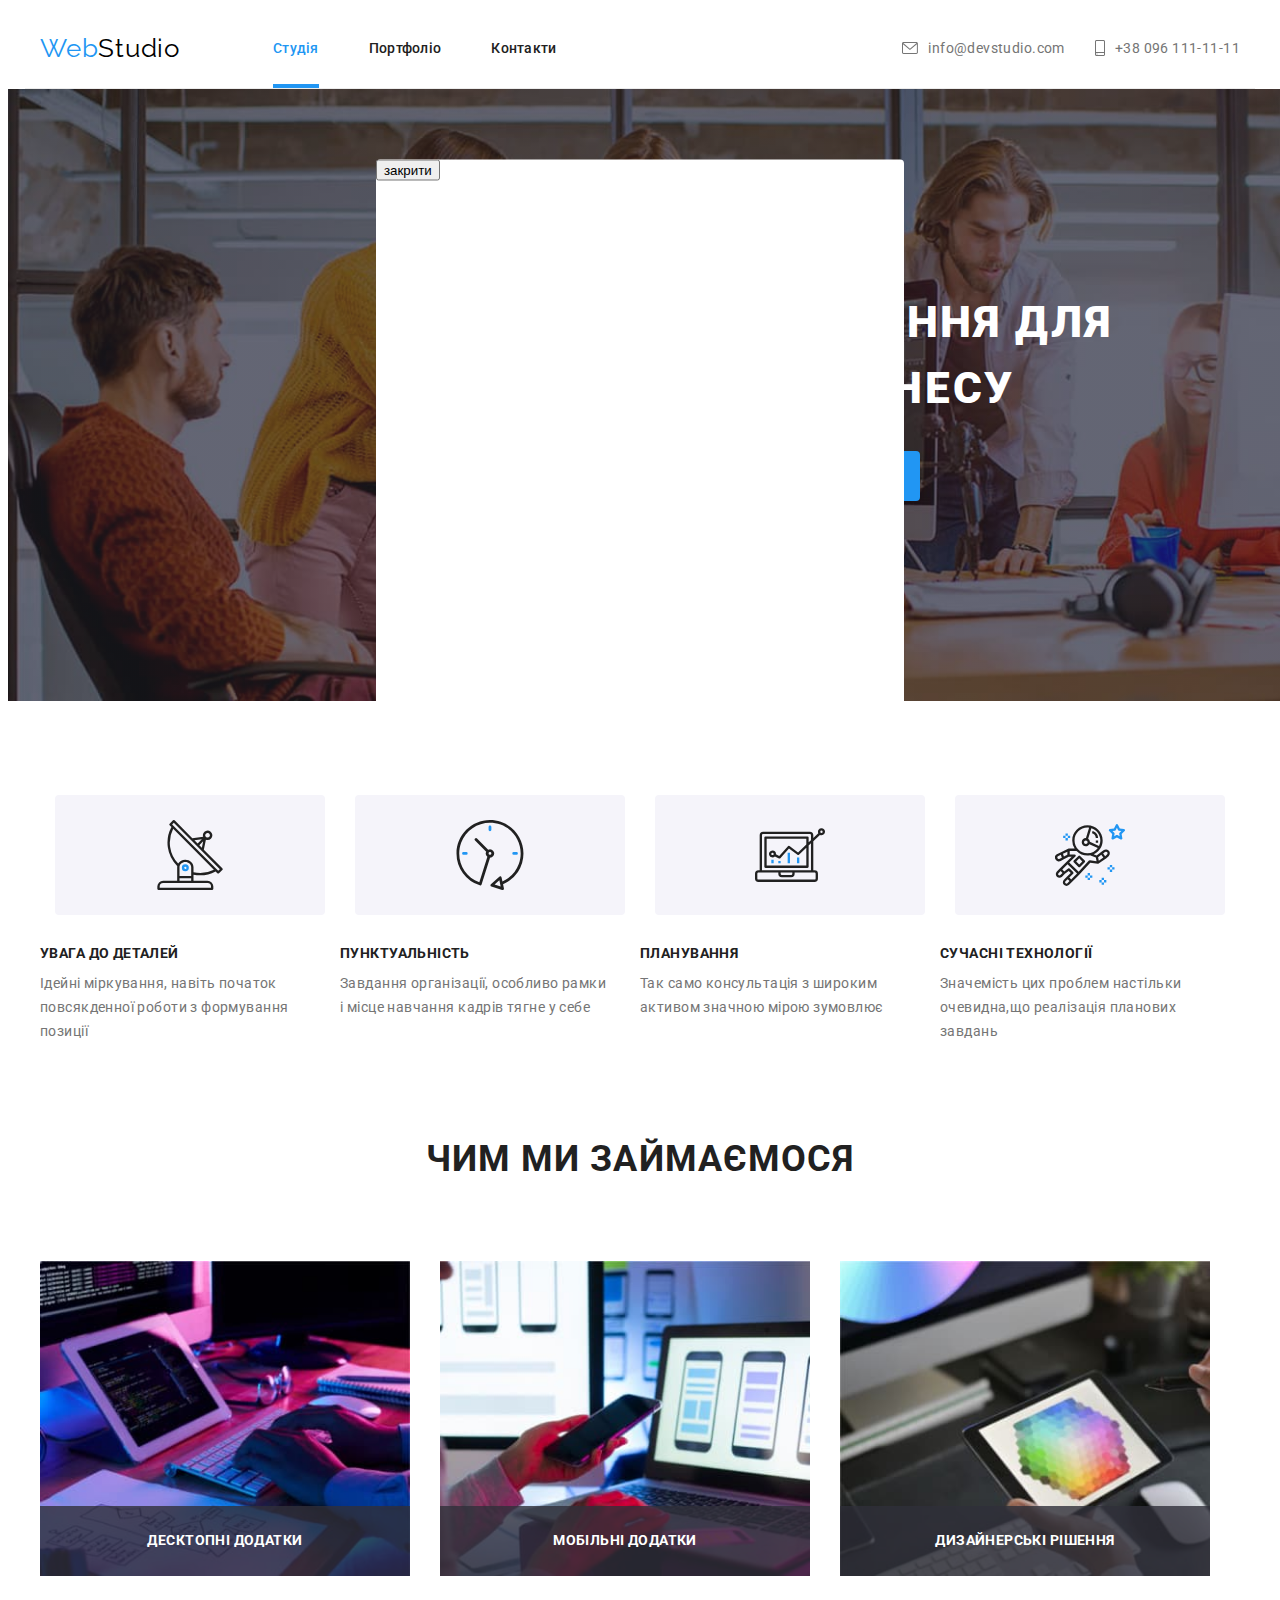
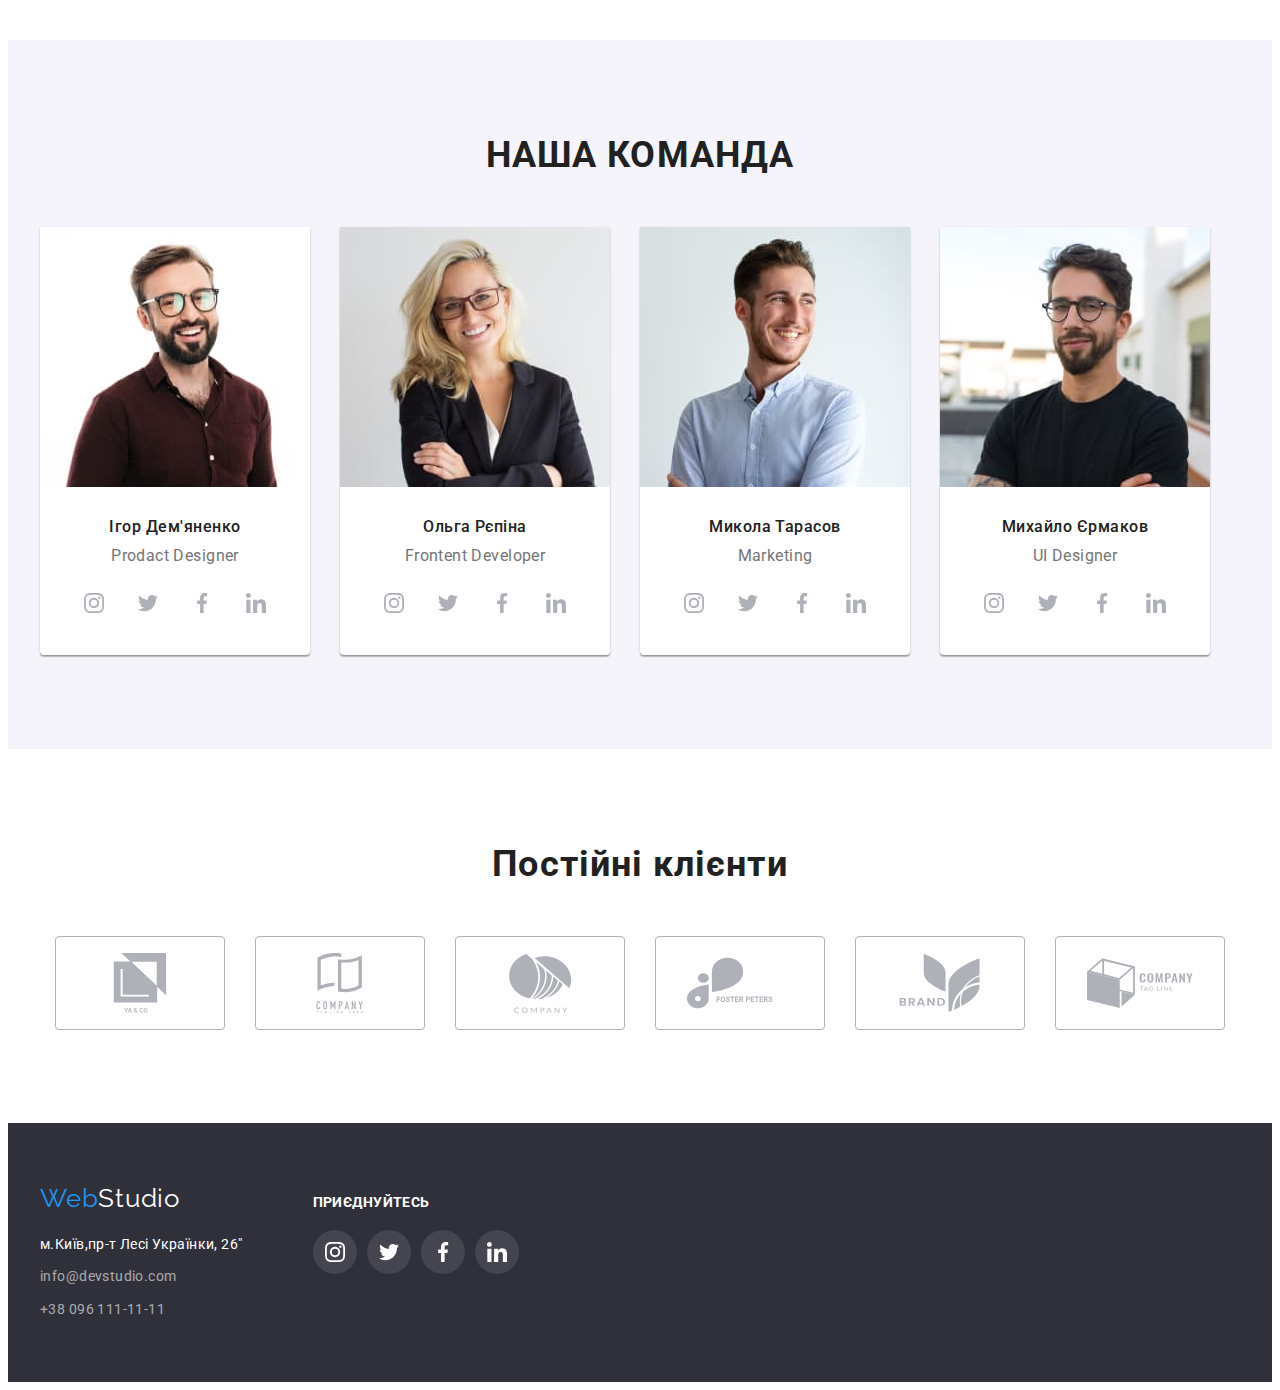
==== index.html @ 492ab663 "5" ====
<!DOCTYPE html>
<html lang="en">
  <head>
    <meta charset="UTF-8" >
    <meta http-equiv="X-UA-Compatible" content="IE=edge" >
    <meta name="viewport" content="width=device-width, initial-scale=1.0" >
    <title>Document</title>
<link rel="preconnect" href="https://fonts.googleapis.com">
<link rel="preconnect" href="https://fonts.gstatic.com" crossorigin>
<link href="https://fonts.googleapis.com/css2?family=Raleway:wght@700&family=Roboto:wght@400;500;700;900&display=swap"
  rel="stylesheet">
  <link rel="stylesheet" href="https://cdnjs.cloudflare.com/ajax/libs/modern-normalize/1.1.0/modern-normalize.min.css" integrity="sha512-wpPYUAdjBVSE4KJnH1VR1HeZfpl1ub8YT/NKx4PuQ5NmX2tKuGu6U/JRp5y+Y8XG2tV+wKQpNHVUX03MfMFn9Q==" crossorigin="anonymous" referrerpolicy="no-referrer" />
    <link rel="stylesheet" href="css/styles.css">
  </head>
  <body>
    <header>
      <div class="container start">
      <nav class="site-nav">
        <a class="logo" href="./index.html" rel="home">Web<span>Studio</span></a>
        <ul class="menu">
          <li class="iten">
            <a class="page text" href="./index.html">Студія</a>
          </li>
          <li class="iten" >
            <a class="page" href="./portfolio.html">Портфоліо</a>
          </li>
          <li class="iten">
            <a class="page" href="./">Контакти</a>
          </li>
        </ul>
     
    </nav>
    <ul class="cont">
       
      <li class="contacts">
       
         <a class="mail" href="mailto:info@devstudio.com">
          <svg class="contact-icon" width="16" height="12">
            <use href="./images/icons.svg#icon-envelope-hover"></use>
           </svg>
          info@devstudio.com</a>
       
    </li>

      <li class="contacts">
       
         <a class="tel" href="tel:+380961111111">
          <svg class="contact-icon" width="10" height="16">
            <use href="./images/icons.svg#icon-smartphone"></use>
           </svg>
          +38 096 111-11-11</a>
     
      </li>

    </ul>
  </div>
    </header>
    <main>
      <div class="bunner">
      <section class="section hero">
        <div class="container">
        <h1 class="hero-title">ЕФЕКТИВНІ РІШЕННЯ ДЛЯ ВАШОГО БІЗНЕСУ</h1>
        <button data-modal-open class="button" type="button">
          Замовити послугу
        </button>
        </div>
      </section>
      </div>
      <section class="section">
        <div class="container">
        <h2 class="visually-hidden">НАШІ ПЕРЕВАГИ</h2>
        <ul class="details">
          <li class="details-item">
           <div class="details-link">
          <svg class="details-icon" width="70" height="70">
            <use href="./images/icons.svg#icon-antenna-1"></use>
           </svg>
          </div>
         
        </li>
        <li class="details-item">
          <div class="details-link">
         <svg class="details-icon" width="70" height="70">
           <use href="./images/icons.svg#icon-clock-1"></use>
          </svg>
          </div>
       </li>
       <li class="details-item">
        <div class="details-link">
       <svg class="details-icon" width="70" height="70">
         <use href="./images/icons.svg#icon-diagram-1"></use>
        </svg>
        </div>
     </li>
     <li class="details-item">
      <div class="details-link">
     <svg class="details-icon" width="70" height="70">
       <use href="./images/icons.svg#icon-astronaut-1"></use>
      </svg>
      </div>
   </li>
        </ul>
        <ul class="work-list">
          <li class="feature"> 
            <h3 class="title" >УВАГА ДО ДЕТАЛЕЙ</h3>
            <p class="essence">
              Ідейні міркування, навіть початок повсякденної роботи з формування
              позиції
            </p>
          </li>
          <li class="feature">
            <h3 class="title">ПУНКТУАЛЬНІСТЬ</h3>
            <p class="essence" >
              Завдання організації, особливо рамки і місце навчання кадрів тягне
              у себе
            </p>
          </li>
          <li class="feature">
            <h3 class="title">ПЛАНУВАННЯ</h3>
            <p class="essence" >
              Так само консультація з широким активом значною мірою зумовлює
            </p>
          </li>
          <li class="feature">
            <h3 class="title" >СУЧАСНІ ТЕХНОЛОГІЇ</h3>
            <p class="essence">
              Значемість цих проблем настільки очевидна,що реалізація планових
              завдань
            </p>
          </li>
        </ul>
        </div>
      </section>
      <section class="section works">
        <div class="container">
        <h2 class="skills">ЧИМ МИ ЗАЙМАЄМОСЯ</h2>
        <ul class="foto">
          <li class="foto-img"><img src="./images/box1.jpg" alt="Розробка" width="370" height="294">
         <div class="applications">
            <h3 class="application">ДЕСКТОПНІ ДОДАТКИ</h3>
          </div>
          </li>
          <li class="foto-img"><img src="./images/box2.jpg" alt="Дизайн" width="370" height="294">
            <div class="applications">
            <h3 class="application">МОБІЛЬНІ ДОДАТКИ</h3>
        </div>
          </li>
          <li class="foto-img"><img src="./images/box3.jpg" alt="Аналітика" width="370" height="294">
          <div class="applications">
            <h3 class="application">ДИЗАЙНЕРСЬКІ РІШЕННЯ</h3>
        </div>
          </li>
        </ul>
        </div>
      </section>
      <section class="section teams">
        <div class="container">
        <h2  class="specialists">НАША КОМАНДА</h2>
        <ul class="group">
          <li class="team">
            <img class="team-picture" src="./images/team1.jpg" alt="Спеціаліст №1" width="270" height="260">
            <h3 class="name">Ігор Дем'яненко</h3>
            <p class="activity">Prodact Designer</p>
            <ul class="socials">
              <li class="socials-item">
               <a class="socials-link" href="http://instagram.com" target="_blank" rel="noopener noreferrer">
              <svg class="socials-icon" width="20" height="20">
                <use href="./images/icons.svg#icon-instagram"></use>
               </svg>
               </a>
              </li>
              <li class="socials-item">
                <a class="socials-link" href="http://instagram.com" target="_blank" rel="noopener noreferrer">
               <svg class="socials-icon" width="20" height="20">
                 <use href="./images/icons.svg#icon-twitter"></use>
                </svg>
                </a>
               </li>
               <li class="socials-item">
                <a class="socials-link" href="http://instagram.com" target="_blank" rel="noopener noreferrer">
               <svg class="socials-icon" width="20" height="20">
                 <use href="./images/icons.svg#icon-facebook"></use>
                </svg>
                </a>
               </li>
               <li class="socials-item">
                <a class="socials-link" href="http://instagram.com" target="_blank" rel="noopener noreferrer">
               <svg class="socials-icon" width="20" height="20">
                 <use href="./images/icons.svg#icon-linkedin"></use>
                </svg>
                </a>
               </li>
        </ul>
          <li class="team">
            <img class="team-picture" src="./images/team2.jpg" alt="Спеціаліст №2" width="270" height="260">
            <h3 class="name">Ольга Рєпіна</h3>
            <p class="activity">Frontent Developer</p>
            <ul class="socials">
              <li class="socials-item">
                
              
               <a class="socials-link" href="http://instagram.com" target="_blank" rel="noopener noreferrer">
              <svg class="socials-icon" width="20" height="20">
                <use href="./images/icons.svg#icon-instagram"></use>
               </svg>
               </a>
            </li>
              
              <li class="socials-item">
              
                <a class="socials-link" href="http://instagram.com" target="_blank" rel="noopener noreferrer">
               <svg class="socials-icon" width="20" height="20">
                 <use href="./images/icons.svg#icon-twitter"></use>
                </svg>
                </a>
            
               </li>
               <li class="socials-item">
                
                <a class="socials-link" href="http://instagram.com" target="_blank" rel="noopener noreferrer">
               <svg class="socials-icon" width="20" height="20">
                 <use href="./images/icons.svg#icon-facebook"></use>
                </svg>
                </a>
            
               </li>
               <li class="socials-item">
               
                <a class="socials-link" href="http://instagram.com" target="_blank" rel="noopener noreferrer">
               <svg class="socials-icon" width="20" height="20">
                 <use href="./images/icons.svg#icon-linkedin"></use>
                </svg>
                </a>
             
               </li>
        </ul>
          </li>
          <li class="team">
            <img class="team-picture" src="./images/team3.jpg" alt="Спеціаліст №3" width="270" height="260">
            <h3 class="name">Микола Тарасов</h3>
            <p class="activity">Marketing</p>
            <ul class="socials">
              <li class="socials-item">
               <a class="socials-link" href="http://instagram.com" target="_blank" rel="noopener noreferrer">
              <svg class="socials-icon" width="20" height="20">
                <use href="./images/icons.svg#icon-instagram"></use>
               </svg>
               </a>
              </li>
              <li class="socials-item">
                <a class="socials-link" href="http://instagram.com" target="_blank" rel="noopener noreferrer">
               <svg class="socials-icon" width="20" height="20">
                 <use href="./images/icons.svg#icon-twitter"></use>
                </svg>
                </a>
               </li>
               <li class="socials-item">
                <a class="socials-link" href="http://instagram.com" target="_blank" rel="noopener noreferrer">
               <svg class="socials-icon" width="20" height="20">
                 <use href="./images/icons.svg#icon-facebook"></use>
                </svg>
                </a>
               </li>
               <li class="socials-item">
                <a class="socials-link" href="http://instagram.com" target="_blank" rel="noopener noreferrer">
               <svg class="socials-icon" width="20" height="20">
                 <use href="./images/icons.svg#icon-linkedin"></use>
                </svg>
                </a>
               </li>
        </ul>
          </li>
          <li class="team">
            <img class="team-picture" src="./images/team4.jpg" alt="Спеціаліст №4" width="270" height="260">
            <h3 class="name">Михайло Єрмаков</h3>
            <p class="activity">UI Designer</p>
            <ul class="socials">
              <li class="socials-item">
               <a class="socials-link" href="http://instagram.com" target="_blank" rel="noopener noreferrer">
              <svg class="socials-icon" width="20" height="20">
                <use href="./images/icons.svg#icon-instagram"></use>
               </svg>
               </a>
              </li>
              <li class="socials-item">
                <a class="socials-link" href="http://instagram.com" target="_blank" rel="noopener noreferrer">
               <svg class="socials-icon" width="20" height="20">
                 <use href="./images/icons.svg#icon-twitter"></use>
                </svg>
                </a>
               </li>
               <li class="socials-item">
                <a class="socials-link" href="http://instagram.com" target="_blank" rel="noopener noreferrer">
               <svg class="socials-icon" width="20" height="20">
                 <use href="./images/icons.svg#icon-facebook"></use>
                </svg>
                </a>
               </li>
               <li class="socials-item">
                <a class="socials-link" href="http://instagram.com" target="_blank" rel="noopener noreferrer">
               <svg class="socials-icon" width="20" height="20">
                 <use href="./images/icons.svg#icon-linkedin"></use>
                </svg>
                </a>
               </li>
        </ul>
          </li>
        </ul>
        </div>
      </section>
      <section class="section">
        <div class="container">
          <h2 class="customers">Постійні клієнти</h2>
          <ul class="our-customers">
            <li class="customer-box">
             
                <a class="customer-link" href="" target="_blank" rel="noopener noreferrer">
                  <svg class="customer-icon" width="106" height="60">
                    <use href="./images/icons.svg#icon-group"></use>
                   </svg>
                   </a>
             
            </li>
            <li class="customer-box">
              
                <a class="customer-link" href="" target="_blank" rel="noopener noreferrer">
                  <svg class="customer-icon" width="106" height="60">
                    <use href="./images/icons.svg#icon-group-1"></use>
                   </svg>
                   </a>
             
            </li>
            <li class="customer-box" >
             
                <a class="customer-link" href="" target="_blank" rel="noopener noreferrer">
                  <svg class="customer-icon" width="106" height="60">
                    <use href="./images/icons.svg#icon-group-2"></use>
                   </svg>
                   </a>
            
            </li>
            <li class="customer-box">
              
                <a class="customer-link" href="" target="_blank" rel="noopener noreferrer">
                  <svg class="customer-icon" width="106" height="60">
                    <use href="./images/icons.svg#icon-group-3"></use>
                   </svg>
                   </a>
             
            </li>
            <li class="customer-box">
              
                <a class="customer-link" href="" target="_blank" rel="noopener noreferrer">
                  <svg class="customer-icon" width="106" height="60">
                    <use href="./images/icons.svg#icon-group-4"></use>
                   </svg>
                   </a>
             
            </li>
            <li class="customer-box">
             
                <a class="customer-link" href="" target="_blank" rel="noopener noreferrer">
                  <svg class="customer-icon" width="106" height="60">
                    <use href="./images/icons.svg#icon-group-5"></use>
                   </svg>
                   </a>
             
            </li>
          </ul>
        </div>
      </section>
    </main>
    <footer class="page-footer">
      <div class="container block-footer">
        <div>
        <a class="logo-f" href="./index.html" rel="home">Web<span>Studio</span></a>
       <ul class="feedback">
        <li class="footer-feedback"><a class="map" href="./https://www.google.com/maps">м.Київ,пр-т Лесі Українки, 26"</a></li>
        <li class="footer-feedback"><a class="f-mail" href="mailto:info@devstudio.com">info@devstudio.com</a></li>
        <li class="footer-feedback"><a class="f-tel" href="tel:+380961111111">+38 096 111-11-11</a></li>
      </ul>
    </div>
      <div class="footer-icons">
        <h4 class="footer-header">ПРИЄДНУЙТЕСЬ</h4>
      <ul class="f-links">
        <li class="footer-item">
          <a class="footer-link" href="http://instagram.com" target="_blank" rel="noopener noreferrer">
         <svg class="footer-icon" width="20" height="20">
           <use href="./images/icons.svg#icon-instagram"></use>
          </svg>
          </a>
         </li>
         <li class="footer-item">
           <a class="footer-link" href="http://instagram.com" target="_blank" rel="noopener noreferrer">
          <svg class="footer-icon" width="20" height="20">
            <use href="./images/icons.svg#icon-twitter"></use>
           </svg>
           </a>
          </li>
          <li class="footer-item">
           <a class="footer-link" href="http://instagram.com" target="_blank" rel="noopener noreferrer">
          <svg class="footer-icon" width="20" height="20">
            <use href="./images/icons.svg#icon-facebook"></use>
           </svg>
           </a>
          </li>
          <li class="footer-item">
           <a class="footer-link" href="http://instagram.com" target="_blank" rel="noopener noreferrer">
          <svg class="footer-icon" width="20" height="20">
            <use href="./images/icons.svg#icon-linkedin"></use>
           </svg>
           </a>
          </li>
      </ul>
    </div>
    </div>
      
    </footer>
    <div  class="backdrop is-hidden" data-modal>
      <div class="modal">
          <button data-modal-close class="close">закрити</button>
      </div>
         <script src="./js/modal.js"></script>
    </body>
    
    </html>
---- css/styles.css ----
:root{
    --primary-text-color:#757575;
    --title-text-color:#212121;
    --accent-color:#2196f3;
    --primary-bg-color:#fff;
    --btn-bg-color:#188CE8;
    --border-color: #eeeeee;
}
body {
    font-family: 'Roboto', sans-serif;
    color: var(--primary-text-color);
    font-size: 14px;
    letter-spacing: 0.03em;
    background-color: var(--primary-bg-color);
}
ul{
    list-style: none;
    margin: 0;
    padding: 0;
}
a {
    text-decoration: none;
    margin: 0;
    padding: 0;
    color: inherit;
}
h1, h2, h3, h4, p{
    margin: 0;
}
img{
    display: block;
    max-width: 100%;
    height: auto;
}
.container{

width: 1200px;
padding-left: 15px;
padding-right: 15px;
margin-left: auto;
margin-right: auto;
}

 .start{
    display: flex;
    border-bottom: 1px solid #ececec;
}
.section{
    padding-top: 94px;
    padding-bottom: 94px;

}

.site-nav{
    display: flex;

    align-items: center;
   
}

.menu {
    display: flex;
    padding-inline-start: 0px;

}
.menu .iten:not(:last-child)
{
    margin-right: 50px;
}

.logo{
    display: inline-block;
    padding-top: 24px;
    padding-bottom: 24px;
    margin-right: 93px;


    font-family: 'Raleway', sans-serif; 
    color:var(--accent-color);
    font-size: 26px;
    text-decoration: none;
    letter-spacing: 0.03em;
}
.logo span {
  color:#000;
}

.menu  .page{
    display: block;
   font-weight: 500;
    color: var(--title-text-color);
    letter-spacing: 0.02em;
    padding-top: 32px;
    padding-bottom: 32px;
    transition-property: color;
    transition-duration: 250ms;
    transition-timing-function: cubic-bezier(0.4, 0, 0.2, 1);
position: relative ;
   
}
.text::after{
    content: "";
    display: block;
    width: 100%;
    height: 4px;
    background-color: #2196f3;
    position: absolute;
    bottom: 0;
    opacity: 1;
}

.page:focus, 
.page:hover {
    color: var(--accent-color);

} 

.menu .text{
    display: block;
    color:var(--accent-color);
    padding-top: 32px;
    padding-bottom: 32px;
   
}
.cont{
    display: flex;

    gap: 30px;
    margin-left: auto;
}

.contacts{
    display: flex;
    justify-content: center;
    align-items: center;
}

    
 .contact-link:hover{
        fill:var(--btn-bg-color);
    }

.contact-icon{
    margin-right: 10px;
    fill: var(--primary-text-color);

    transition-property: fill;
    transition-duration: 250ms;
    transition-timing-function: cubic-bezier(0.4, 0, 0.2, 1);
}
.mail{
    display: flex;
    align-items: center;
    justify-content: center;
    padding-top: 32px;
    padding-bottom: 32px;
    color: var(--primary-text-color);

    transition-property: color;
    transition-duration: 250ms;
    transition-timing-function: cubic-bezier(0.4, 0, 0.2, 1);
   
}
.tel {
    display: flex;
    align-items: center;
    padding-top: 32px;
    padding-bottom: 32px;
 color:var(--primary-text-color) ;

 transition-property: color;
 transition-duration: 250ms;
 transition-timing-function: cubic-bezier(0.4, 0, 0.2, 1);


}

.mail:focus{
    color: var(--accent-color);
}
.mail:focus .contact-icon{
    fill: var(--accent-color);
}

.mail:hover{
    color: var(--accent-color);
}
.mail:hover .contact-icon{
    fill: var(--accent-color);
}



.tel:focus{
    color: var(--accent-color);
}
.tel:focus .contact-icon{
    fill: var(--accent-color);
}
.tel:hover{
    color: var(--accent-color);
}
.tel:hover .contact-icon{
    fill: var(--accent-color);
}

   
.hero {
 text-align: center;
 margin-top: auto;
 padding-top: 200px;
 padding-bottom: 200px;
 width: 1600px;
 height: 100%;
 margin-left: auto;
 margin-right: auto;
 background-image: linear-gradient( rgba(47, 48, 58, 0.4), rgba(47, 48, 58, 0.4)),
url(../images/mainfon.jpg); 

background-repeat: no-repeat;
background-position: center;
background-color: #2f303A;
background-size: cover;
}


.hero-title {
 color:var(--primary-bg-color);
 font-size: 44px;
 font-weight: 900;
 letter-spacing: 0.06em;
 line-height: 1.5;
 margin-right: 0px;
 margin-bottom: 30px;
 width: 696px;
margin-left: auto;
margin-right: auto;
}
.button{
text-align: center;
padding: 10px 32px;
background-color: var(--accent-color);
color: var(--primary-bg-color);
font-size: 16px;
font-weight: 700;
letter-spacing: 0.06em;
line-height: 1.9;
border-radius: 4px;
border: 0;
cursor: pointer;
box-shadow: 0px 4px 4px rgba(0, 0, 0, 0.15);

transition-property: color, background-color;
transition-duration: 250ms;
transition-timing-function: cubic-bezier(0.4, 0, 0.2, 1);


}
.button:focus, 
.button:hover{
    color: var(--primary-bg-color);
    background-color: var(--btn-bg-color);
}
.visually-hidden {
    position: absolute;
    white-space: nowrap;
    width: 1px;
    height: 1px;
    overflow: hidden;
    border: 0;
    padding: 0;
    clip: rect(0 0 0 0);
    clip-path: inset(50%);
    margin: -1px;
}

.details{
    display: flex;
    justify-content: center;
    align-items: center;
    gap: 30px;
    margin-bottom: 30px;
}

.details-link{
    display: flex;
    justify-content: center;
    align-items: center;
    width: 270px;
    height: 120px;
     background-color:  #f5f4fa;
     border-radius: 4px;
     
}

.work-list{
    display: flex;
    flex-direction: row;
    margin-top: 0;
    margin-bottom: 0;
}

.work-list .title{
    color:var(--title-text-color);
    font-size: 14px;
    font-weight: 700;
    letter-spacing: 0.03em;
    line-height: 1.2;
    padding-bottom: 10px;
    margin-top: 0;
    margin-bottom: 0;
}
.feature{
    width: 270px;
}
.work-list .essence {
    font-weight: 400;
    line-height: 1.7;
}
.feature:not(:last-child){
margin-right: 30px;
}
.works{
    padding-top: 0;
}
.skills{
    text-align: center;
    color: var(--title-text-color);
    font-size: 36px;
    font-weight: 700;
    letter-spacing: 0.03em;
    line-height: 1.2;
    margin-top: 0px;
    margin-bottom: 50px;

}
.specialists {
    text-align: center;
    color: var(--title-text-color);
    font-size: 36px;
    font-weight: 700;
    letter-spacing: 0.03em;
    line-height: 1.2;
    margin-top: 0px;
    margin-bottom: 50px;
}

.foto{
    display: flex;
    margin-top: 0px;
    margin-bottom: 0px;
    padding-inline-start: 0px;
    
}

.foto-img:not(:last-child)
{ 
    margin-right: 30px;
}
.applications{
    position: absolute;
    display: flex;
    justify-content: center;
    align-items: center;
    background-color: rgba(47, 48, 58, 0.8);
    width: 370px;
    height: 70px;
    bottom: 0;
    right: 0;

}
.foto-img{
    position: relative;
    bottom: -30px;
    position: relative;
}

.application{

    color: var(--primary-bg-color);
    font-size: 14px;
    font-weight: 700;
    letter-spacing: 0.03em;
    line-height: 1.2;
    text-align: center;
    
}

.group{
display: flex;
     }

 .teams{
    background-color: #f5f4fa;
}
.team {
    background-color: var(--primary-bg-color);
    box-shadow: 0px 1px 3px rgba(0, 0, 0, 0.12), 0px 1px 1px rgba(0, 0, 0, 0.14), 0px 2px 1px rgba(0, 0, 0, 0.2);
    border-radius: 0px 0px 4px 4px;
}
.team:not(:last-child){
    margin-right: 30px;
}
.team-picture{
    
    margin-bottom: 30px;
}
.name {
    color: var(--title-text-color);
    font-size: 16px;
    font-weight: 500;
    letter-spacing: 0.03em;
    line-height: 1.2;
    margin-bottom: 10px;
    text-align: center;
}
.activity{
    font-size: 16px;
    font-weight: 400;
    line-height: 1.2;
    text-align: center;
    margin-bottom: 16px;
}
.socials{
    display: flex;
    justify-content: center;
    align-items: center;
    gap: 10px;
    margin-bottom: 30px;
}

.socials-link{
    display: flex;
    justify-content: center;
    align-items: center;
    width: 44px;
    height: 44px;
     background-color:  var(--primary-bg-color);
     border-radius: 50%;

     transition-property: background-color;
     transition-duration: 250ms;
     transition-timing-function: cubic-bezier(0.4, 0, 0.2, 1);
}

.socials-link:hover{
    background-color:var(--btn-bg-color);
}
.socials-link:hover .socials-icon{
    fill: var(--primary-bg-color);
}
.socials-link:focus{
    background-color:var(--btn-bg-color);
}
.socials-link:focus .socials-icon{
    fill: var(--primary-bg-color);
}
    


.socials-icon{
    fill: #afb1b8;

    transition-property: fill;
    transition-duration: 250ms;
    transition-timing-function: cubic-bezier(0.4, 0, 0.2, 1);
}
.customers{
    text-align: center;
    color: var(--title-text-color);
    font-size: 36px;
    font-weight: 700;
    letter-spacing: 0.03em;
    line-height: 1.2;
    margin-top: 0px;
    margin-bottom: 50px;
}
.our-customers{
    display: flex;
    justify-content: center;
    align-items: center;
    gap: 30px;
}
.customer-box{
    display: flex;
    justify-content: center;
    align-items: center;
    width: 170px;
    height: 92px;
   
}
.customer-link{
   display: flex;
   justify-content: center;
   align-items: center;
    width: 100%;
    height: 100%;
     background-color: #fff;
     border: 1px solid #afb1b8;
     border-radius: 4px;
     outline: transparent;

     transition-property: border-color, cursor ;
     transition-duration: 250ms;
     transition-timing-function: cubic-bezier(0.4, 0, 0.2, 1);
     }


     .customer-link:hover {
        border-color: var(--accent-color);
        cursor: pointer;
    }
    .customer-link:hover .customer-icon{
        fill: var(--accent-color);
    }

    .customer-link:focus{
        border-color: var(--accent-color);
        cursor: pointer;
    }
    .customer-link:focus .customer-icon{
        fill: var(--accent-color);
    }

    .customer-icon{
        fill: #afb1b8;
        transition-property: fill ;
        transition-duration: 250ms;
        transition-timing-function: cubic-bezier(0.4, 0, 0.2, 1);

    }





.page-footer {

   background-color: #2f303A;
   padding-top: 60px;
   padding-bottom: 60px;

}

 .block-footer{
    display: flex;
    align-items: baseline;
    gap: 70px;
}
.page-footer .feedback {
    letter-spacing: 0.03em;
    line-height: 1.7;
   
    transition-property: color;
    transition-duration: 250ms;
    transition-timing-function: cubic-bezier(0.4, 0, 0.2, 1);

}
.page-footer .feedback:hover {
    color:var(--accent-color);
}
.container .logo-f{
font-family: 'Raleway', sans-serif;
    color: var(--accent-color);
    font-size: 26px;
    letter-spacing: 0.03em;
    display:inline-flex;
    margin-bottom: 20px;

}
.logo-f span{
    color: var(--primary-bg-color);
}
.page-footer .map {
     color: var(--primary-bg-color);
     padding-inline-start: 0px;
     margin-top: 20px;
}

.f-mail:hover,
.f-mail:focus{
    color: var(--accent-color);
}
.f-tel:hover,
.f-tel:focus{
    color: var(--accent-color);
}

.footer-feedback:not(:last-child){
    margin-bottom: 9px;
}
.f-mail{
    color: rgba(255, 255, 255, 0.6);

    transition-property: color;
    transition-duration: 250ms;
    transition-timing-function: cubic-bezier(0.4, 0, 0.2, 1);
}
.f-tel{
    color: rgba(255, 255, 255, 0.6);
margin-left: 0px;

transition-property: color;
transition-duration: 250ms;
transition-timing-function: cubic-bezier(0.4, 0, 0.2, 1);
}

.footer-header{
    text-align: left;
    color: var(--primary-bg-color);
    font-size: 14px;
    font-weight: 700;
    letter-spacing: 0.03em;
    line-height: 1.2;
    margin-bottom: 20px;
}
.footer-icons{
    display: block;
    justify-content: center;
}
.f-links{
    display: flex;
    justify-content: left;
    align-items: center;
    gap: 10px;
}

.footer-link{
    display: flex;
    justify-content: center;
    align-items: center;
    width: 44px;
    height: 44px;
     background-color: rgba(255, 255, 255, 0.1);
     border-radius: 50%;
    
     transition-property: background-color;
    transition-duration: 250ms;
    transition-timing-function: cubic-bezier(0.4, 0, 0.2, 1);
    
    }

.footer-icon{
    fill: #fff
}
.footer-link:hover{
    background-color:var(--btn-bg-color);
}
.footer-link:focus{
    background-color: var(--btn-bg-color);
}



<!--portfolio-->




 .menu .iten .studia{
    color: var(--title-text-color)
}
.menu .portf{
    color: var(--accent-color);
    
}

.portf::after{
    content: "";
    display: block;
    width: 100%;
    height: 4px;
    background-color: #2196f3;
    position: absolute;
    bottom: 0;
    opacity: 1;
}
.bt{
    display: flex;
    margin-bottom: 50px;
    justify-content: center;
}
 .btns:not(:last-child){
    margin-right: 8px;
}
.btn-group{
    background-color: #f5f4fa;
    letter-spacing: 0.03em;
    font-size: 16px;
    color: var(--title-text-color);
    line-height: 26px;
     display: flex;
     text-align: center;
     border-radius: 4px;
     padding: 6px 22px;
     border:0px;
     cursor: pointer;
    
}

.other{

    transition-property: color, background-color, filter;
    transition-duration: 250ms;
    transition-timing-function: cubic-bezier(0.4, 0, 0.2, 1);

}
.other:focus,
.other:hover{
    color: var(--primary-bg-color);
    background-color:#188CE8 ;
    filter: drop-shadow(0px 4px 4px rgba(0, 0, 0, 0.25));
}

 .all{
    display: inline-block;
    background-color: var(--accent-color);
    color: var(--primary-bg-color);
    min-width: 73px;
    padding: 6px 25px;

    transition-property: color, background-color, filter;
    transition-duration: 250ms;
    transition-timing-function: cubic-bezier(0.4, 0, 0.2, 1);
    
}
.all:focus,
.all:hover {
    color:#188CE8 ;
    background-color: var(--primary-bg-color) ;
    filter: drop-shadow(0px 4px 4px rgba(0, 0, 0, 0.25));

}
.project{
    display: flex;
    flex-wrap: wrap;
    gap:30px
}
 .bloc{
     width: calc((100% - 30px*2) / 3);
     
}


.main-foto:hover,
.main-foto:focus{
    box-shadow: 0px 1px 1px rgba(0, 0, 0, 0.12), 0px 4px 4px rgba(0, 0, 0, 0.06), 1px 4px 6px rgba(0, 0, 0, 0.16);

}

.main-foto{
    display: block;
    outline: transparent;

    transition-property: box-shadow;
    transition-duration: 250ms;
    transition-timing-function: cubic-bezier(0.4, 0, 0.2, 1);

}

.blu-foto{
    position: relative;
    overflow: hidden;
}




.signature{
    position: absolute;
    display: flex;
    background-color: rgba(33, 150, 243, 0.9);;
    width: 100%;
    height: 100%;
    top: 0;
    right: 0;
    font-size: 18px;
    line-height: 1.56; 
    letter-spacing: 0.03em;
    justify-content: center;
    align-items: center;
    padding-top: 63px;
    padding-bottom: 63px;
    padding-left:24px ;
    padding-right:24px ;
    color: #FFFFFF;
    opacity: 1;
    transition: 250ms;
    transform: translateY(+100%)
}

.main-foto:hover .signature{
    opacity: 1;
    transform: translateY(0);
}

.poster{
    border-bottom: 1px solid var(--border-color);
    border-left: 1px solid var(--border-color);
    border-right: 1px solid var(--border-color);
    padding-left: 23px;
    padding-top: 20px;
    padding-bottom: 19px;
}
.project-name {
    letter-spacing: 0.06em;
    font-size: 18px;
    color: var(--title-text-color);
    font-weight: 700;
    line-height: 1.9;
    margin-bottom: 4px;
}
.project-deal {
    font-size: 16px;
    color: var(--primary-text-color);
    letter-spacing:0.03em ;
    line-height: 30px;
}



<!--modal-->



.backdrop {
    
    position: fixed;
    top: 0;
    left: 0;
    width: 1600px;
    height: 1024px;
    background-color: rgba(0, 0, 0, 0.2);
    
}
.backdrop .is-hidden{
    opacity: 0;
visibility: hidden;
    pointer-events: none;

}
.modal{

    height:581px; 
    width: 528px;
    background-color: #fff;
    position: absolute;
    top:50%;
    left:50%;
    transform: translate(-50%, -50%);
    border-radius: 4px;
}
.close{
   display: flex; 
   justify-content: left;
   margin-left: 0;
   margin-right: 0;


}
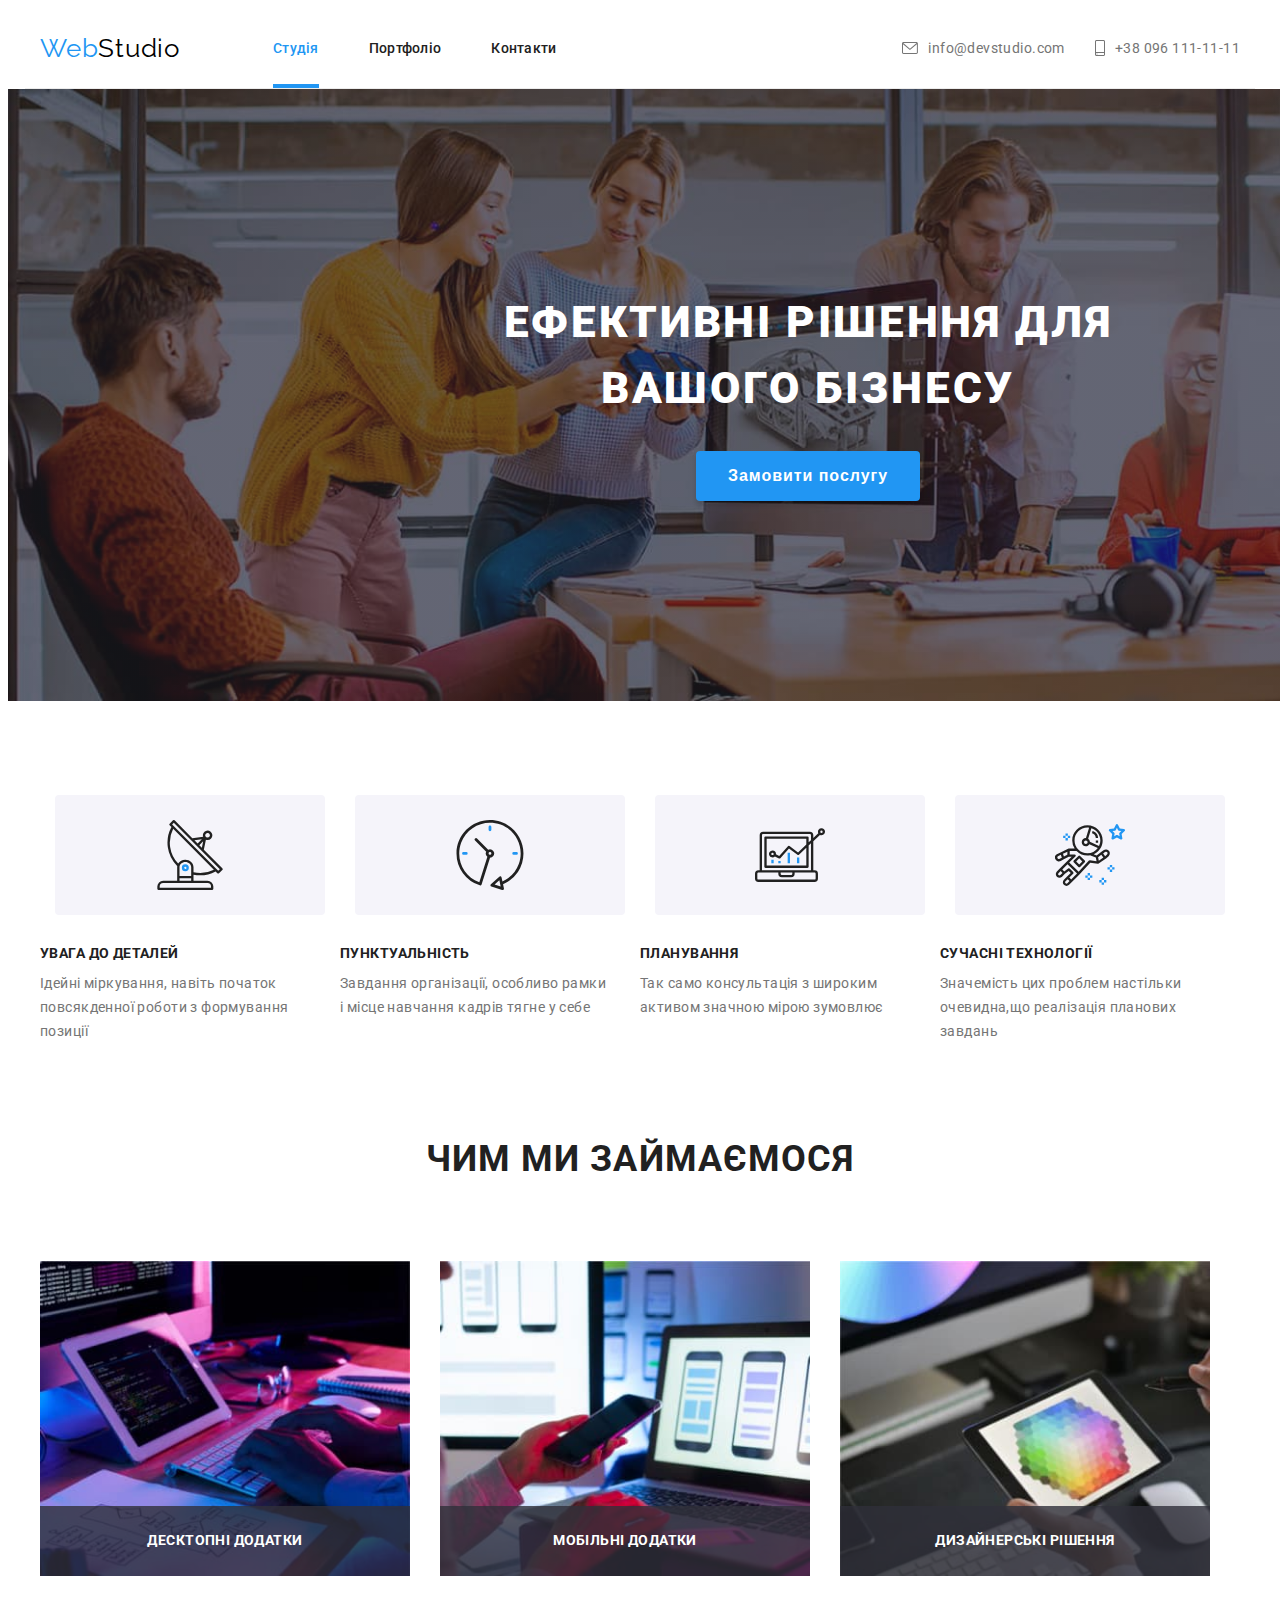
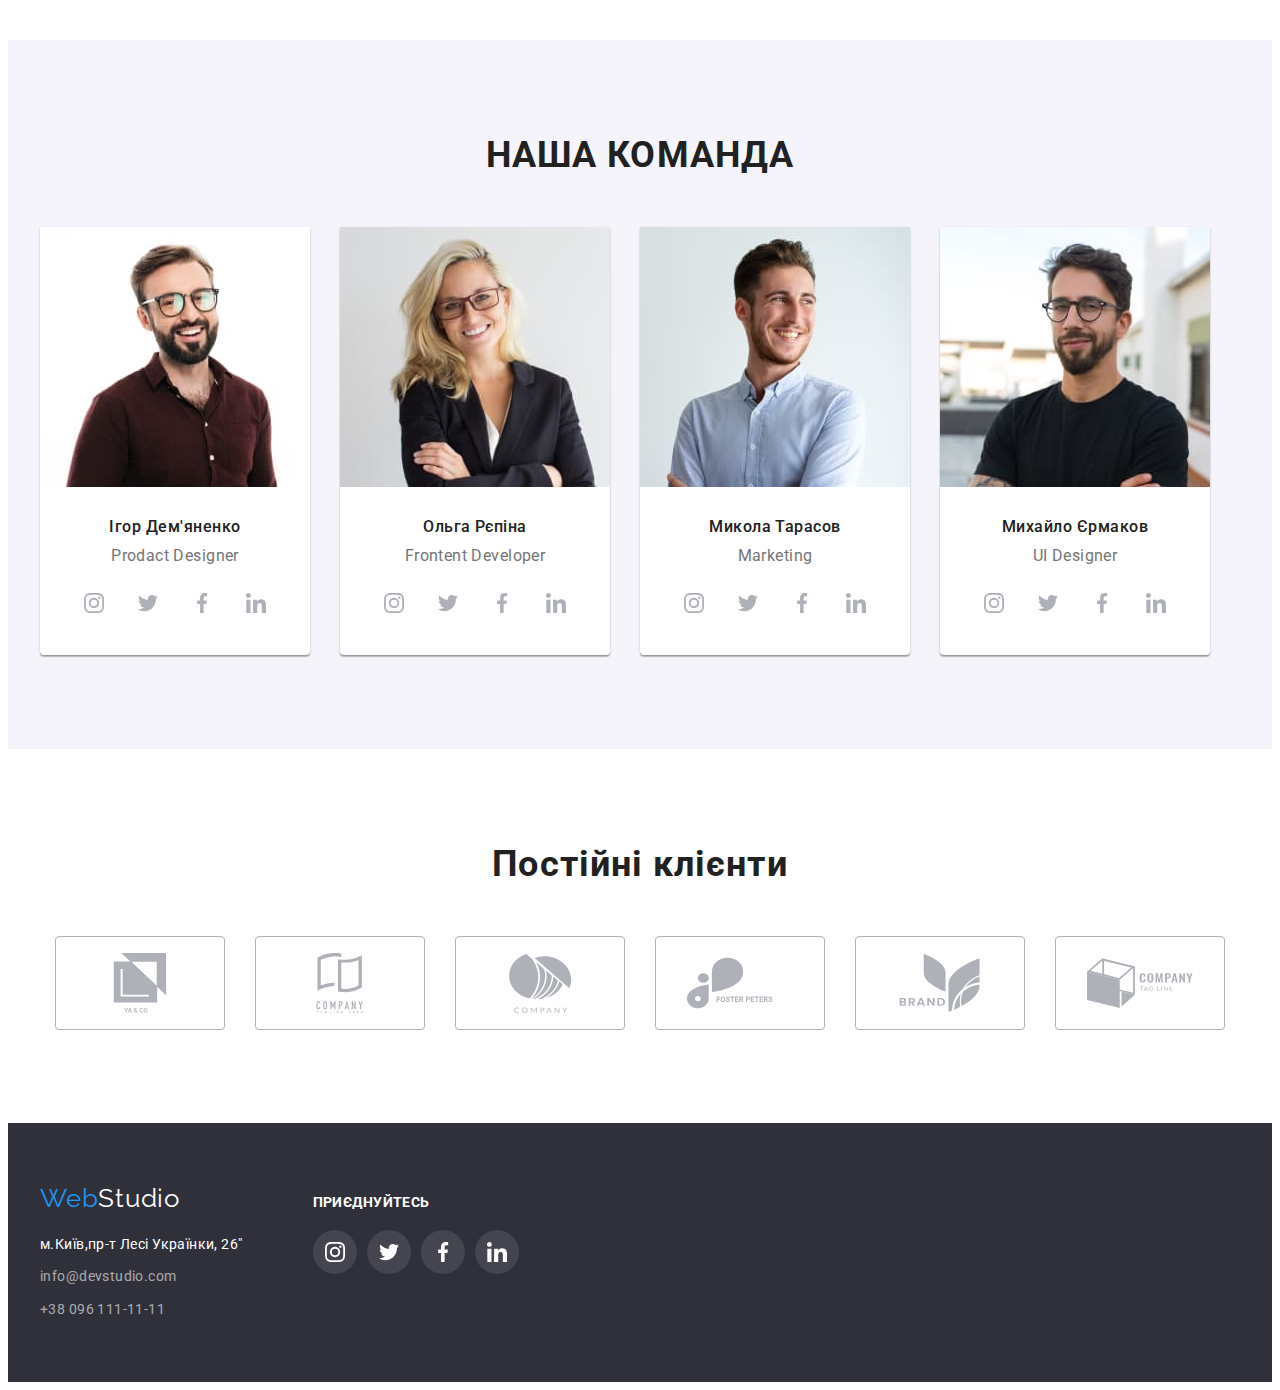
==== commit cfb60451: "5" ====
--- a/index.html
+++ b/index.html
@@ -418,9 +418,52 @@
     </footer>
     <div  class="backdrop is-hidden" data-modal>
       <div class="modal">
-          <button data-modal-close class="close">закрити</button>
+          <button class="modal-button" data-modal-close class="close">закрити</button>
+          <strong class="modal-title">залиште</strong>
+          <form class="modal-form">
+   <label class="modal-label">
+    <span class="modal-comment">Імя</span>
+    <svg class="modal-icon" width="18" height="18">
+      <use href="./images/icons.svg#"></use>
+    </svg>
+    <input type="text"/>
+
+
+    </svg>
+   </label>
+
+   <label class="modal-label">
+    <span class="modal-comment">  Телефон</span>
+    <svg class="modal-icon" width="18" height="18">
+      <use href="./"></use>
+    </svg>
+  <input type="tel"/>
+   </label>
+
+   <label class="modal-label">
+    <span class="modal-comment">Пощта</span>
+    <svg class="modal-icon" width="18" height="18">
+      <use href="./"></use>
+    </svg>
+   <input type="email"/>
+   </label>
+
+   <label class="modal-label">
+    <span class="modal-comment">Коментар</span>
+
+<textarea rows="5" placeholder="Введіть текст"></textarea>
+   </label>
+   <label class="modal-label">
+    <input type="checkbox">
+    <span class="modal-comment">
+      Погоджуюся з розсилкою та приймаю
+    </span>
+    <a href="#"> Умови договору</a>
+   </label>
+  </form>
       </div>
-         <script src="./js/modal.js"></script>
+     </div>
+     <script src="./js/modal.js"></script>
     </body>
     
     </html>--- a/css/styles.css
+++ b/css/styles.css
@@ -833,15 +833,15 @@
     background-color: rgba(0, 0, 0, 0.2);
     
 }
-.backdrop .is-hidden{
+.backdrop.is-hidden{
     opacity: 0;
 visibility: hidden;
     pointer-events: none;
 
 }
 .modal{
-
-    height:581px; 
+position: fixed;
+    min-height:581px; 
     width: 528px;
     background-color: #fff;
     position: absolute;
@@ -850,6 +850,40 @@
     transform: translate(-50%, -50%);
     border-radius: 4px;
 }
+.backdrop.is-hidden .modal{
+transform: translate(-50%, -50%) scale(0.6);
+}
+
+.modal-label{
+    display: flex;
+    flex-direction: column;
+  
+    margin-bottom: 10px;
+}
+.modal-label:not(:last-child){
+    margin-bottom: 10px;
+}
+
+.modal-label > input,
+.modal-label > textarea{
+border: 1px solid #212121;
+border-radius: 4px;
+
+}
+.modal-label > input{
+    padding: 7px 0;
+    padding-left: 35px;
+    padding-right: 5px;
+    gap: 4px;
+}
+
+.modal-comment{
+    font-size: 12px;
+    line-height: calc(14 / 12);
+    letter-spacing: 0.01em;
+    color: #188CE8;
+    
+}
 .close{
    display: flex; 
    justify-content: left;
@@ -857,4 +891,15 @@
    margin-right: 0;
 
 
+}
+.modal-label > textarea::placeholder{
+    color:#188CE8;
+    font-size: 12px;
+}
+
+.modal-icon{
+    position: absolute;
+    top: 29px;
+    left: 12px;
+
 }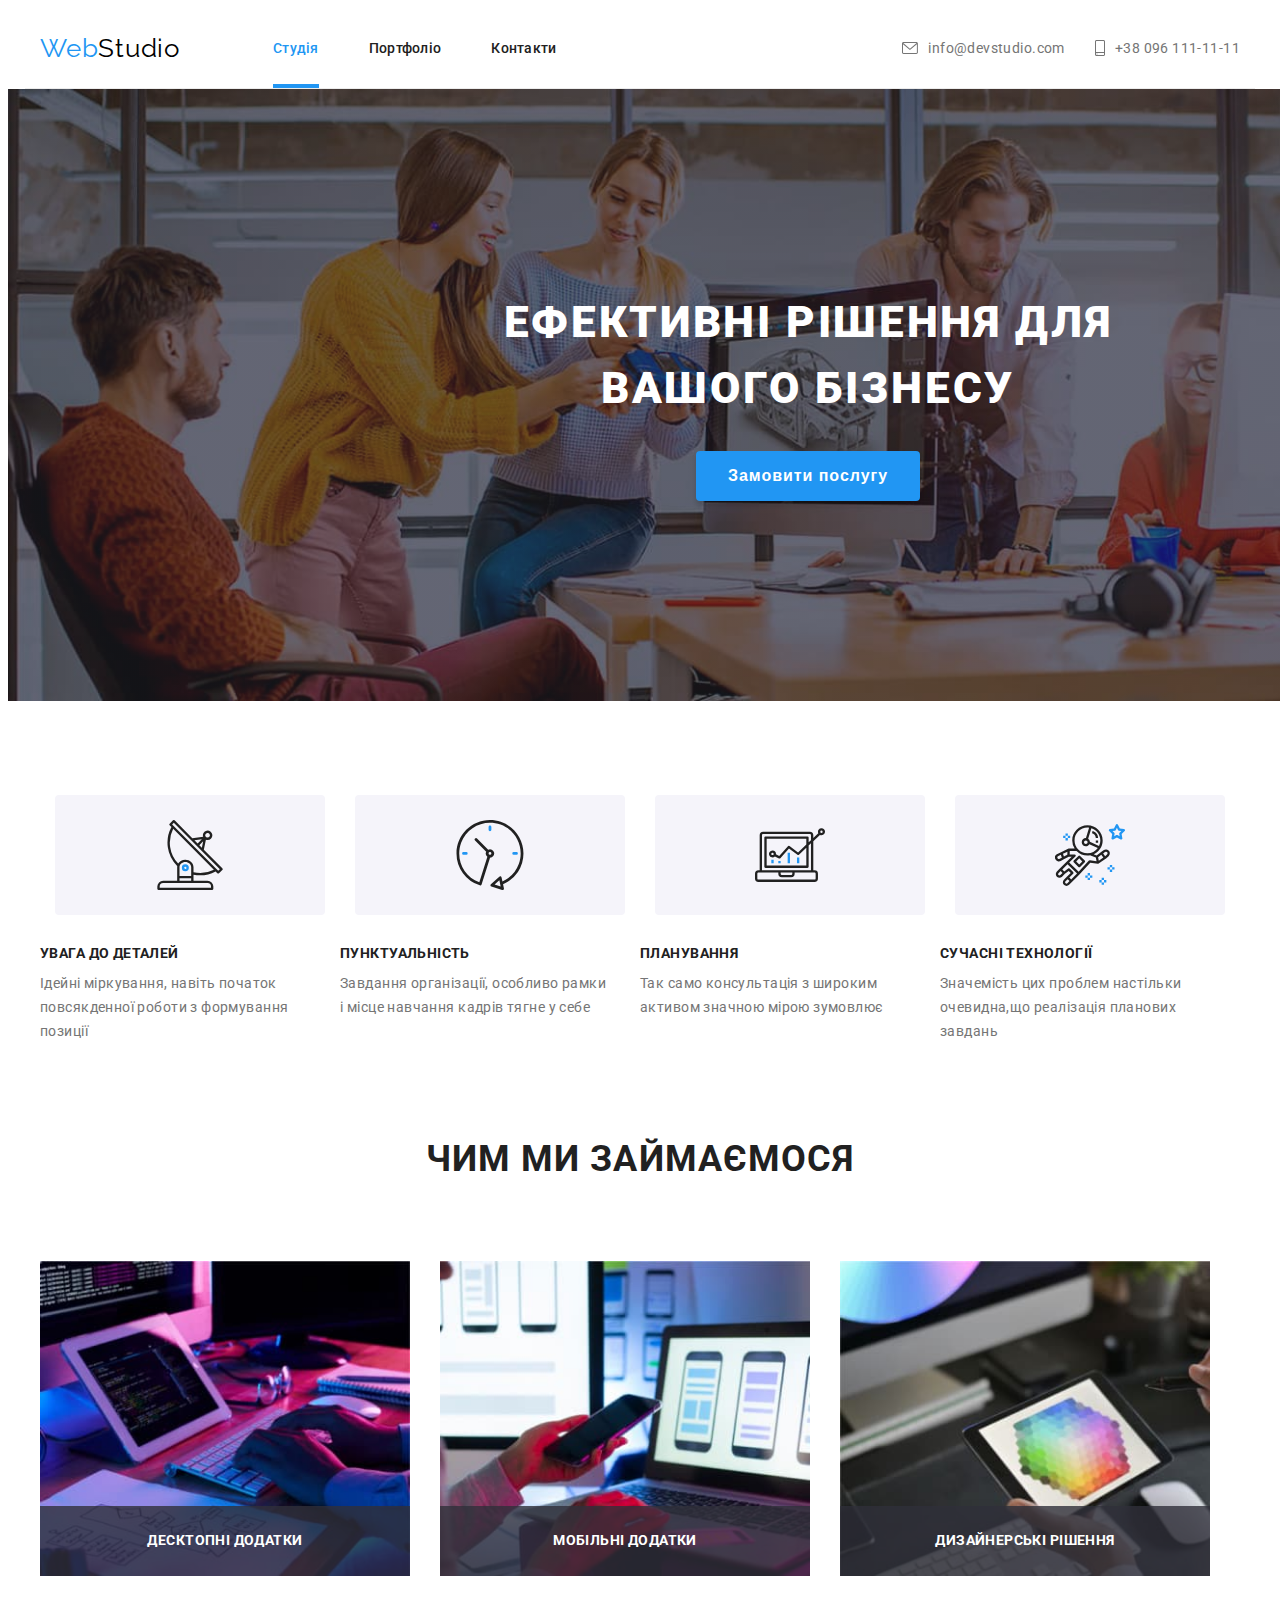
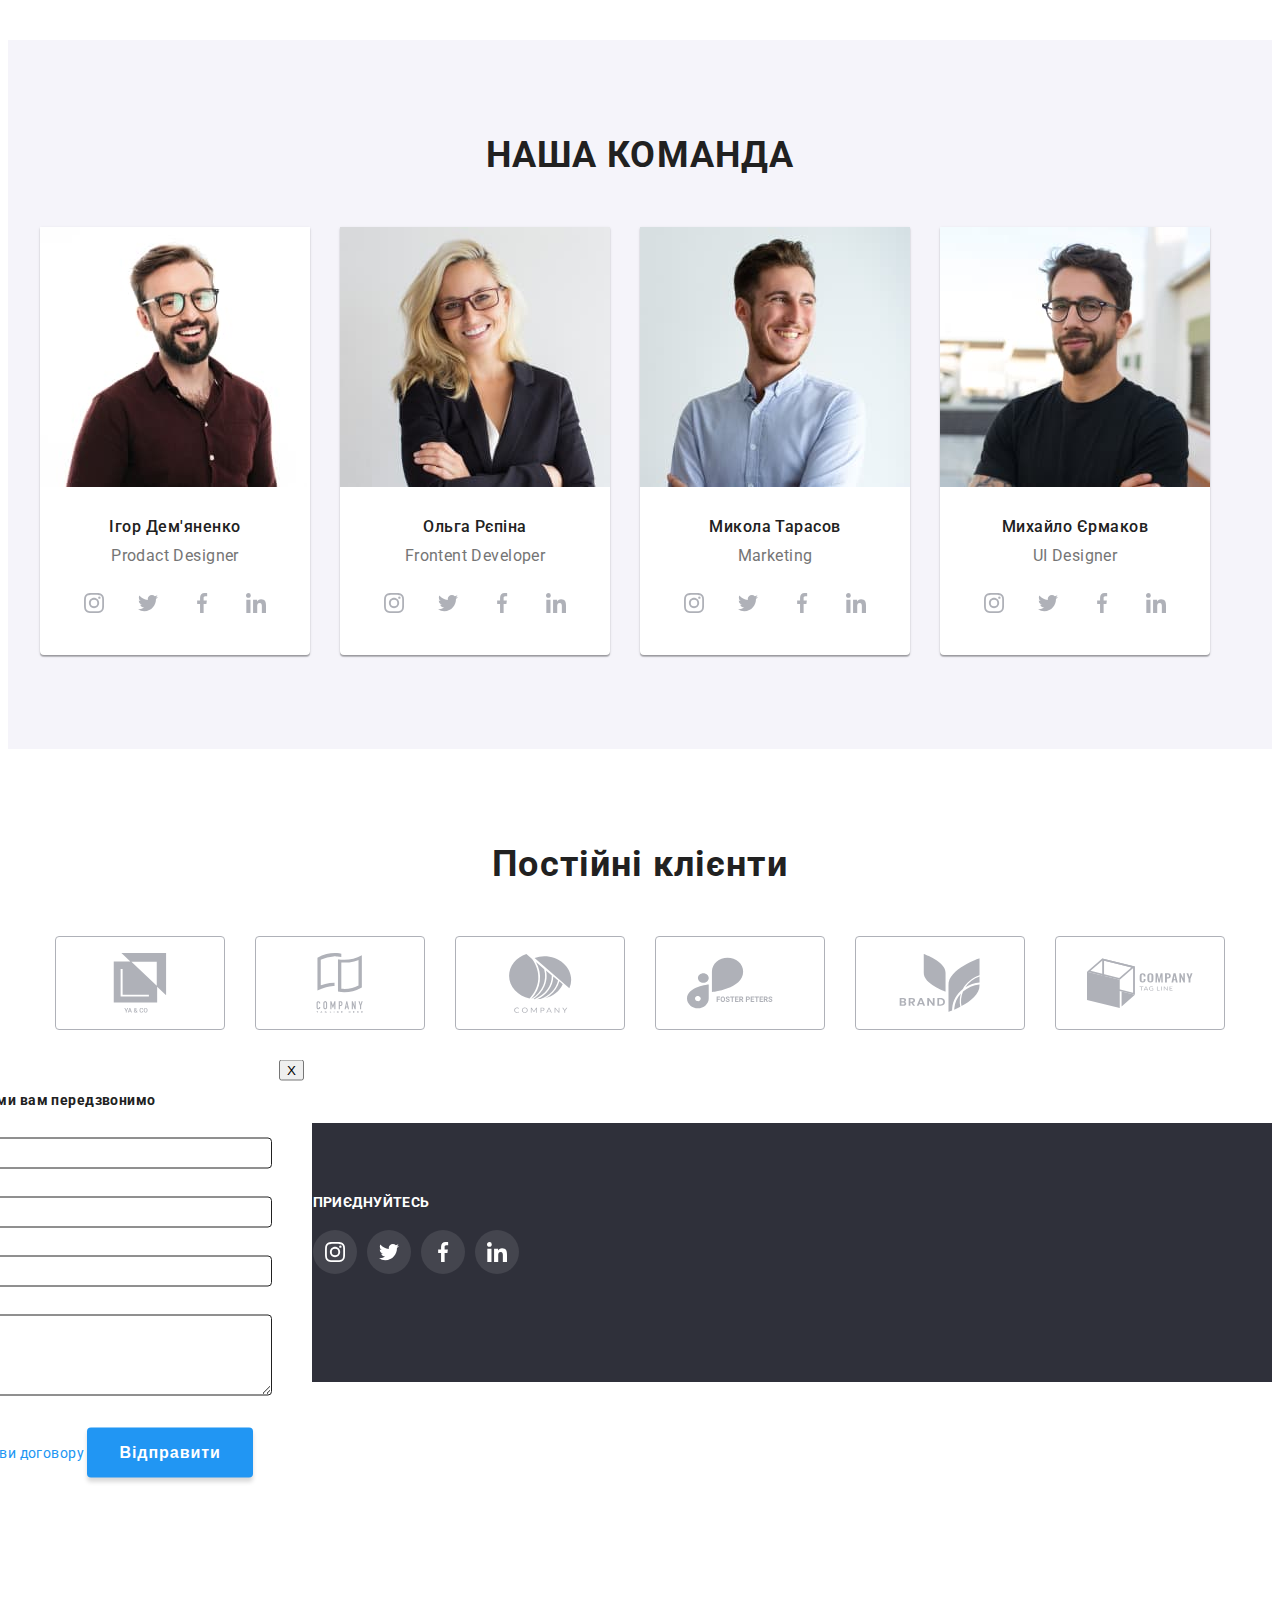
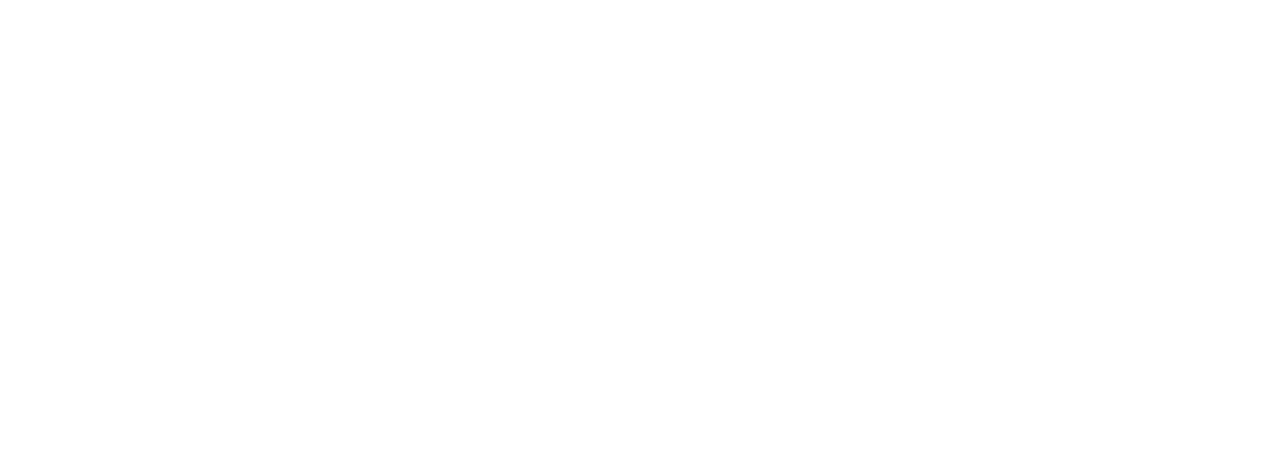
==== commit 33d09c58: "7" ====
--- a/index.html
+++ b/index.html
@@ -416,50 +416,61 @@
     </div>
       
     </footer>
-    <div  class="backdrop is-hidden" data-modal>
+    <div  class="band is-hidden" data-modal>
       <div class="modal">
-          <button class="modal-button" data-modal-close class="close">закрити</button>
-          <strong class="modal-title">залиште</strong>
+          <button class="modal-button" data-modal-close class="close"> X</button>
+          <strong class="modal-title">Залиште свої дані, ми вам передзвонимо</strong>
           <form class="modal-form">
    <label class="modal-label">
     <span class="modal-comment">Імя</span>
+    <input type="text"/>
     <svg class="modal-icon" width="18" height="18">
-      <use href="./images/icons.svg#"></use>
+      <use href="./images/icons.svg#icon-person-black-18dp-1"></use>
     </svg>
-    <input type="text"/>
-
-
-    </svg>
+   
+
+
    </label>
 
    <label class="modal-label">
     <span class="modal-comment">  Телефон</span>
+    <input type="tel"/>
     <svg class="modal-icon" width="18" height="18">
-      <use href="./"></use>
+      <use href="./images/icons.svg#icon-phone-black-18dp-1"></use>
     </svg>
-  <input type="tel"/>
+
    </label>
 
    <label class="modal-label">
     <span class="modal-comment">Пощта</span>
+    <input type="email"/>
     <svg class="modal-icon" width="18" height="18">
-      <use href="./"></use>
+      <use href="./images/icons.svg#icon-email-black-18dp-1"></use>
     </svg>
-   <input type="email"/>
+  
    </label>
+
 
    <label class="modal-label">
     <span class="modal-comment">Коментар</span>
 
 <textarea rows="5" placeholder="Введіть текст"></textarea>
    </label>
-   <label class="modal-label">
-    <input type="checkbox">
+   <label class="modal-label-checkbox">
+    <input class="modal-checkbox" type="checkbox">
+      <span class="checkbox-custom">
+        <svg class="checkbox-icon"  width="18" height="18">
+          <use href="./"></use>
+        </svg>
+      </span>
+      
     <span class="modal-comment">
       Погоджуюся з розсилкою та приймаю
     </span>
-    <a href="#"> Умови договору</a>
+    <a class="treaty" href="#"> Умови договору</a>
+    
    </label>
+   <button class="modal-button-send" type="submit"> Відправити</button>
   </form>
       </div>
      </div>
--- a/css/styles.css
+++ b/css/styles.css
@@ -794,6 +794,11 @@
     transform: translateY(0);
 }
 
+
+.main-foto:focus .signature{
+    opacity: 1;
+    transform: translateY(0);}
+
 .poster{
     border-bottom: 1px solid var(--border-color);
     border-left: 1px solid var(--border-color);
@@ -824,13 +829,17 @@
 
 
 .backdrop {
-    
+    display: flex;
+    justify-content: center;
+    align-items: center;
     position: fixed;
     top: 0;
     left: 0;
-    width: 1600px;
-    height: 1024px;
+    width: 100%;
+    height: 100%;
     background-color: rgba(0, 0, 0, 0.2);
+    opacity:1;
+    visibility: visible;
     
 }
 .backdrop.is-hidden{
@@ -839,26 +848,37 @@
     pointer-events: none;
 
 }
-.modal{
-position: fixed;
+.modal {
+    pointer-events: none;
     min-height:581px; 
     width: 528px;
     background-color: #fff;
-    position: absolute;
-    top:50%;
-    left:50%;
+    position: relative;
+    
     transform: translate(-50%, -50%);
     border-radius: 4px;
+    transition: transform 250ms liniar;
+    padding: 40px;
+}
+
+.modal-title{
+line-height: calc(23 / 20);
+  text-align: center;
+  letter-spacing: 0.03em;
+  color: #212121;
+  margin-bottom: 12px;
+  display: block;
 }
 .backdrop.is-hidden .modal{
 transform: translate(-50%, -50%) scale(0.6);
 }
 
 .modal-label{
+    position:relative;
     display: flex;
     flex-direction: column;
+    gap: 4px;
   
-    margin-bottom: 10px;
 }
 .modal-label:not(:last-child){
     margin-bottom: 10px;
@@ -874,14 +894,19 @@
     padding: 7px 0;
     padding-left: 35px;
     padding-right: 5px;
-    gap: 4px;
-}
+}
+.modal-label > input:hover,
+.modal-label > input:focus{
+    border-color: #2196f3;
+    outline: 1px solid transparent;
+}
+
 
 .modal-comment{
     font-size: 12px;
     line-height: calc(14 / 12);
     letter-spacing: 0.01em;
-    color: #188CE8;
+    color: var(--primary-text-color)
     
 }
 .close{
@@ -892,14 +917,87 @@
 
 
 }
+.modal-label > textarea{
+    padding: 12px, 16px ;
+}
 .modal-label > textarea::placeholder{
-    color:#188CE8;
+    color: rgba(117, 117, 117, 0.5);
     font-size: 12px;
+    letter-spacing: 0.01em;
 }
 
 .modal-icon{
     position: absolute;
-    top: 29px;
-    left: 12px;
-
+    top: 25px;
+    left: 10px;
+
+}
+.modal-label > input:hover ~ .modal-icon,
+.modal-label > input:focus ~ .modal-icon{
+    fill: #2196f3;
+}
+.modal-button{
+    position: absolute;
+    top:8px;
+    right: 8px;
+}
+
+.modal-checkbox {
+    position: absolute;
+    width: 1px;
+    height: 1px;
+    margin: -1px;
+    border: none;
+    padding: o;
+    overflow: hidden;
+    clip: rect(0 0 0 0 );
+
+}
+
+.checkbox-custom{
+    height: 18px;
+    width: 18px;
+    border: 2px solid #000;
+    border-radius: 4px;
+    display: flex;
+    justify-content: center;
+    align-items: center;
+    color: transparent;
+    transition: background-color 250ms linear;
+}
+.checkbox-icon{
+    fill:currentColor;
+    transition: fill 2s linear;
+}
+.modal-checkbox:checked + .checkbox-custom{
+
+background-color: #188CE8;
+color: #550000;
+
+}
+
+.modal-checkbox:checked + .checkbox-custom > .checkbox-icon {
+    fill:#188CE8;
+}
+
+.modal-button-send{
+        text-align: center;
+        padding: 10px 32px;
+        background-color: var(--accent-color);
+        color: var(--primary-bg-color);
+        font-size: 16px;
+        font-weight: 700;
+        letter-spacing: 0.06em;
+        line-height: 1.9;
+        border-radius: 4px;
+        border: 0;
+        cursor: pointer;
+        box-shadow: 0px 4px 4px rgba(0, 0, 0, 0.15);
+        
+        transition-property: color, background-color;
+        transition-duration: 250ms;
+        transition-timing-function: cubic-bezier(0.4, 0, 0.2, 1);
+}
+.treaty{
+    color: var(--accent-color);
 }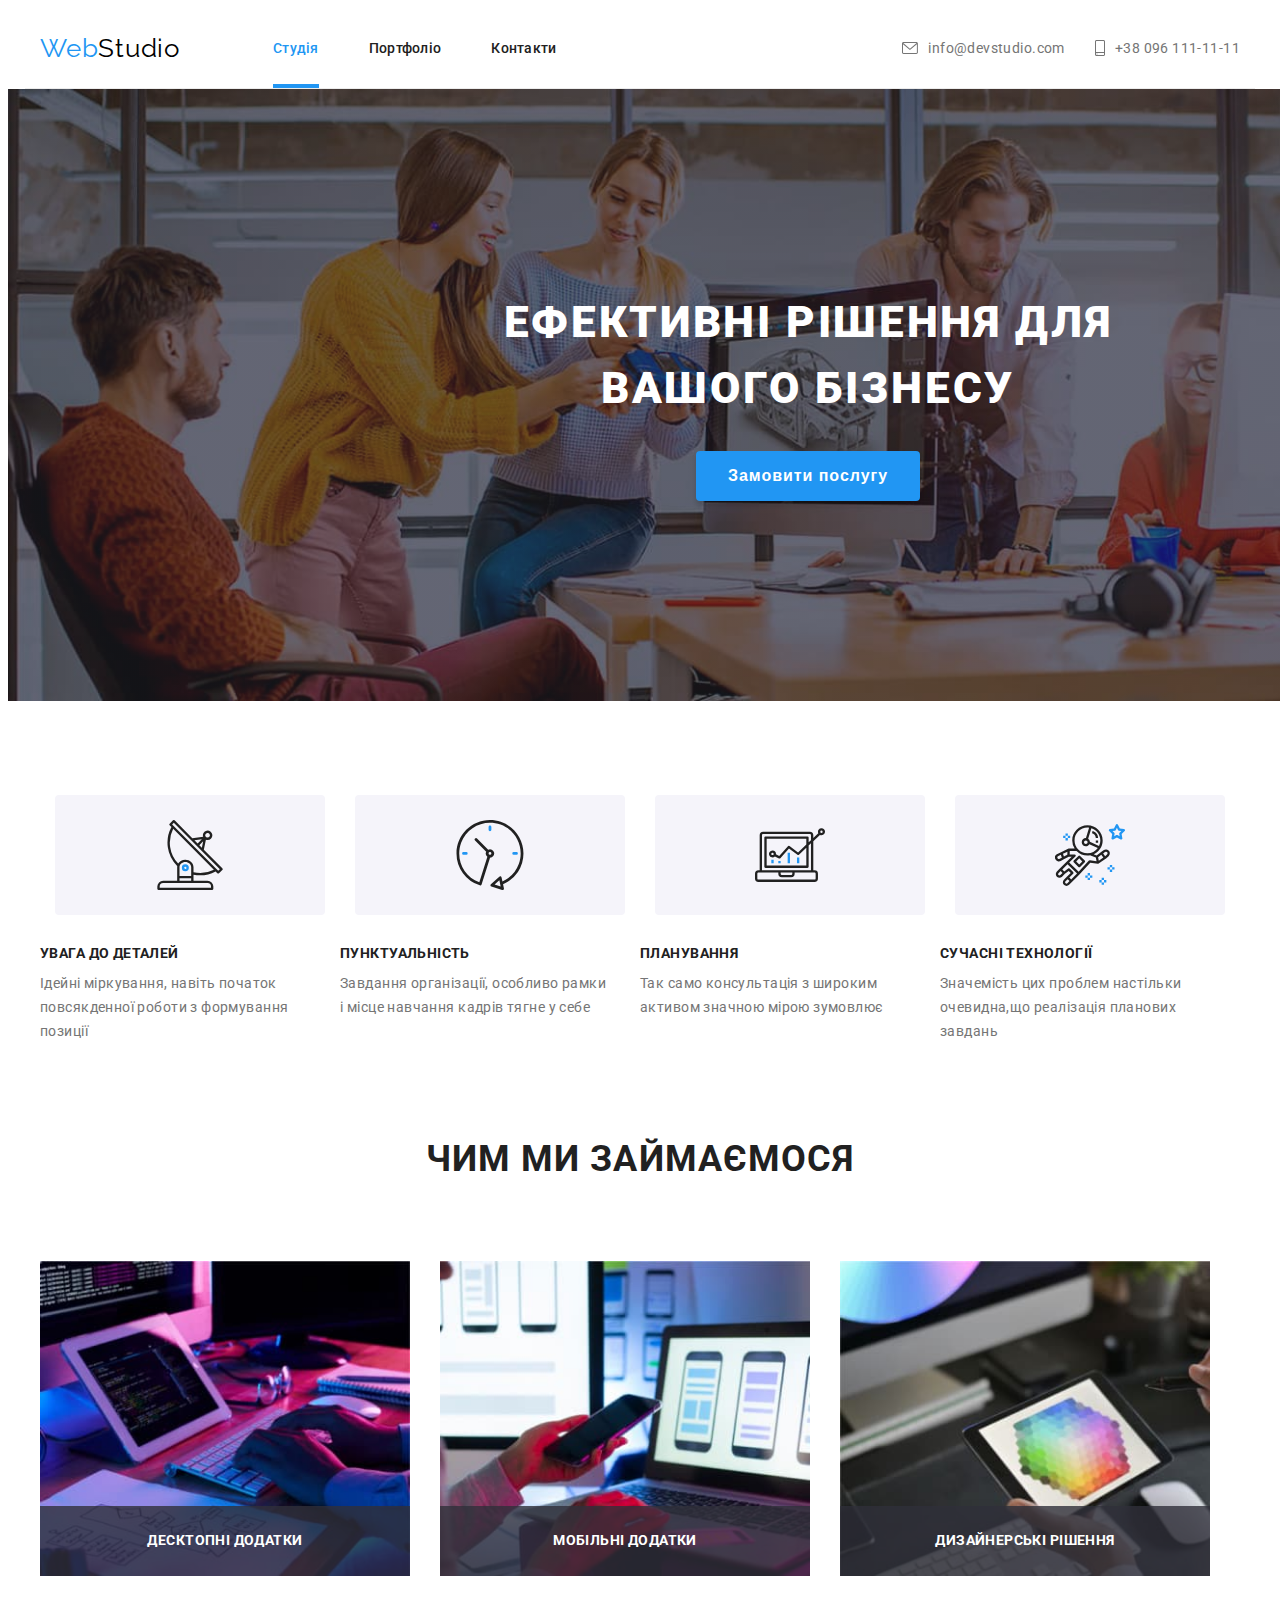
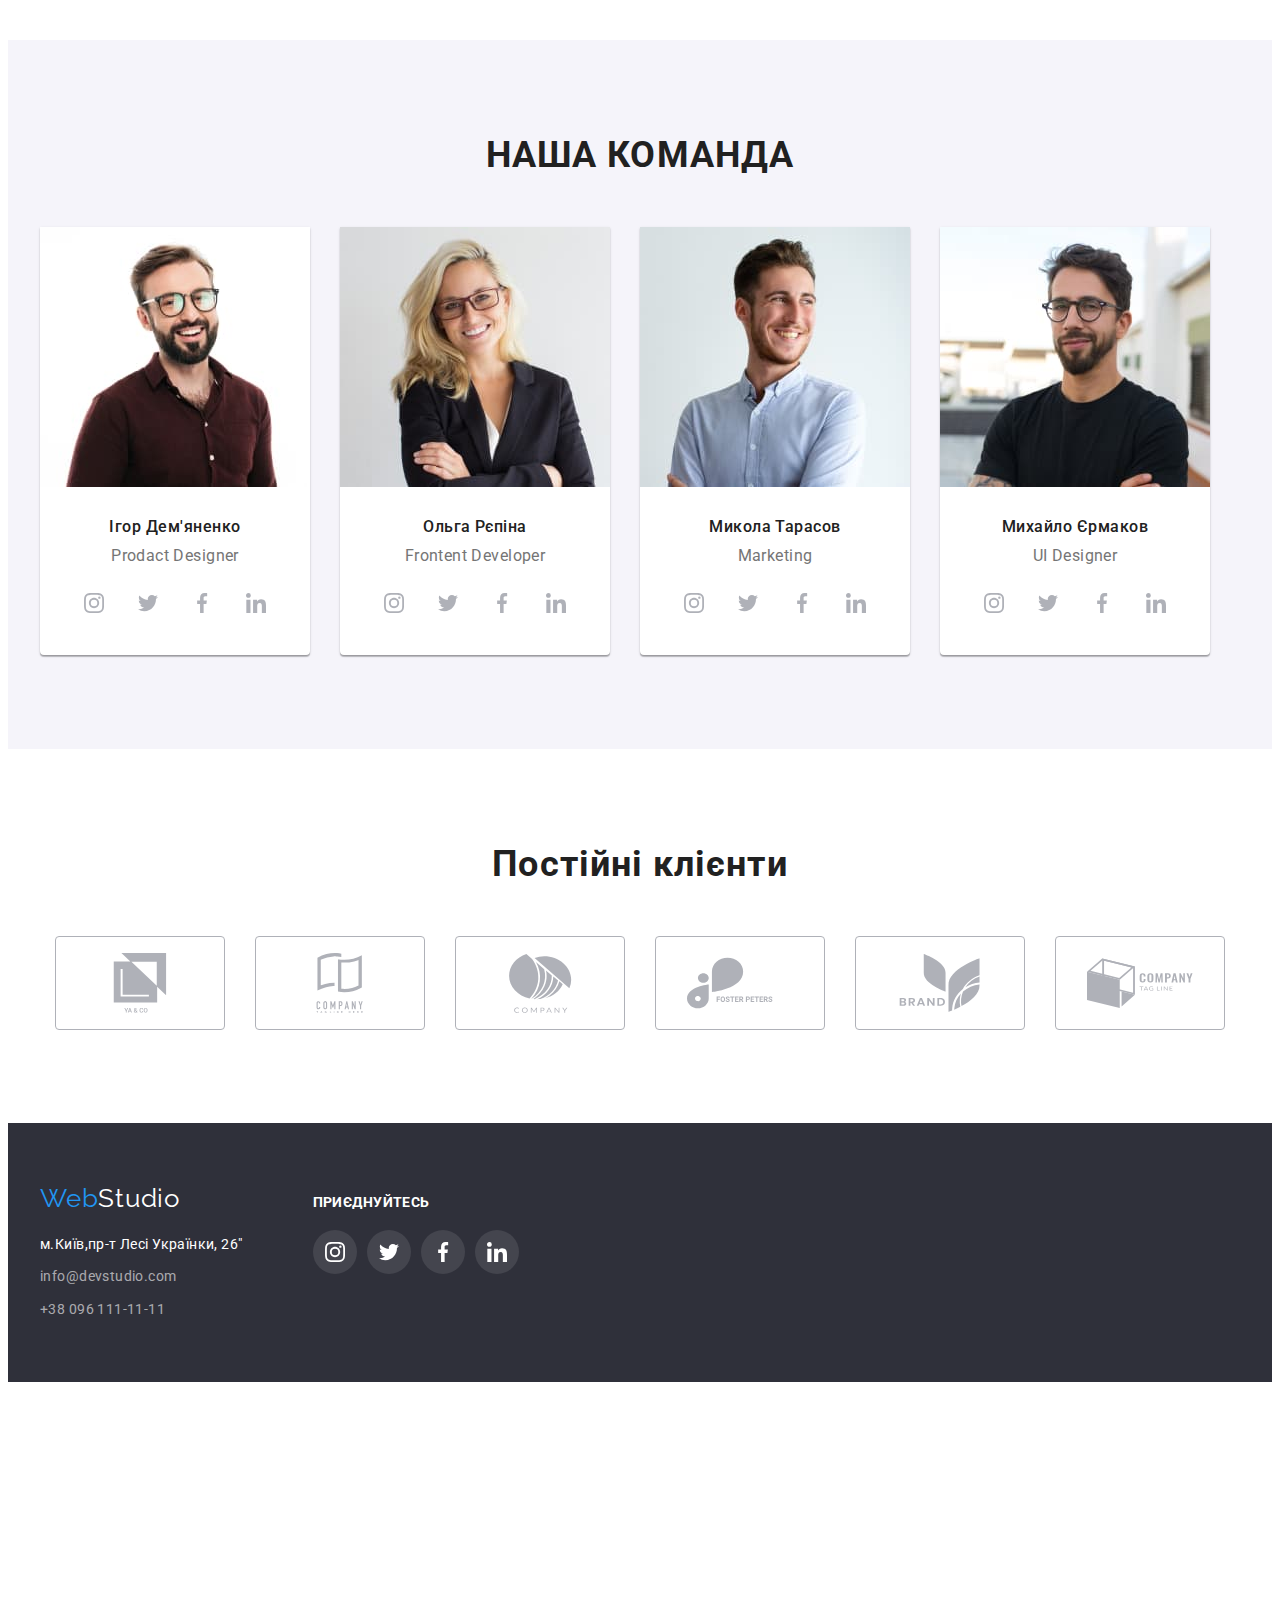
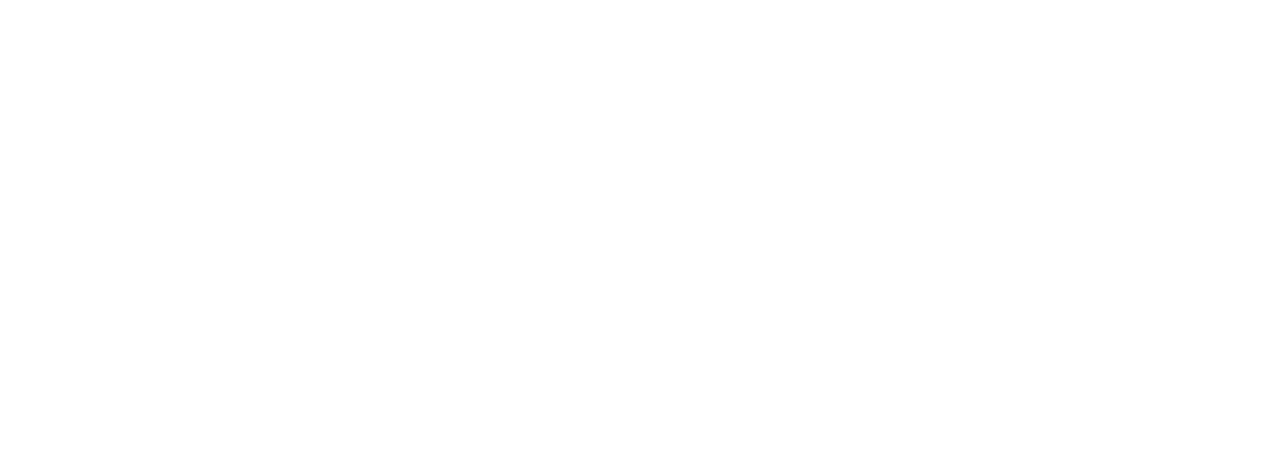
==== commit a9e20fda: "7" ====
--- a/index.html
+++ b/index.html
@@ -416,7 +416,7 @@
     </div>
       
     </footer>
-    <div  class="band is-hidden" data-modal>
+    <div  class="backdrop is-hidden" data-modal>
       <div class="modal">
           <button class="modal-button" data-modal-close class="close"> X</button>
           <strong class="modal-title">Залиште свої дані, ми вам передзвонимо</strong>
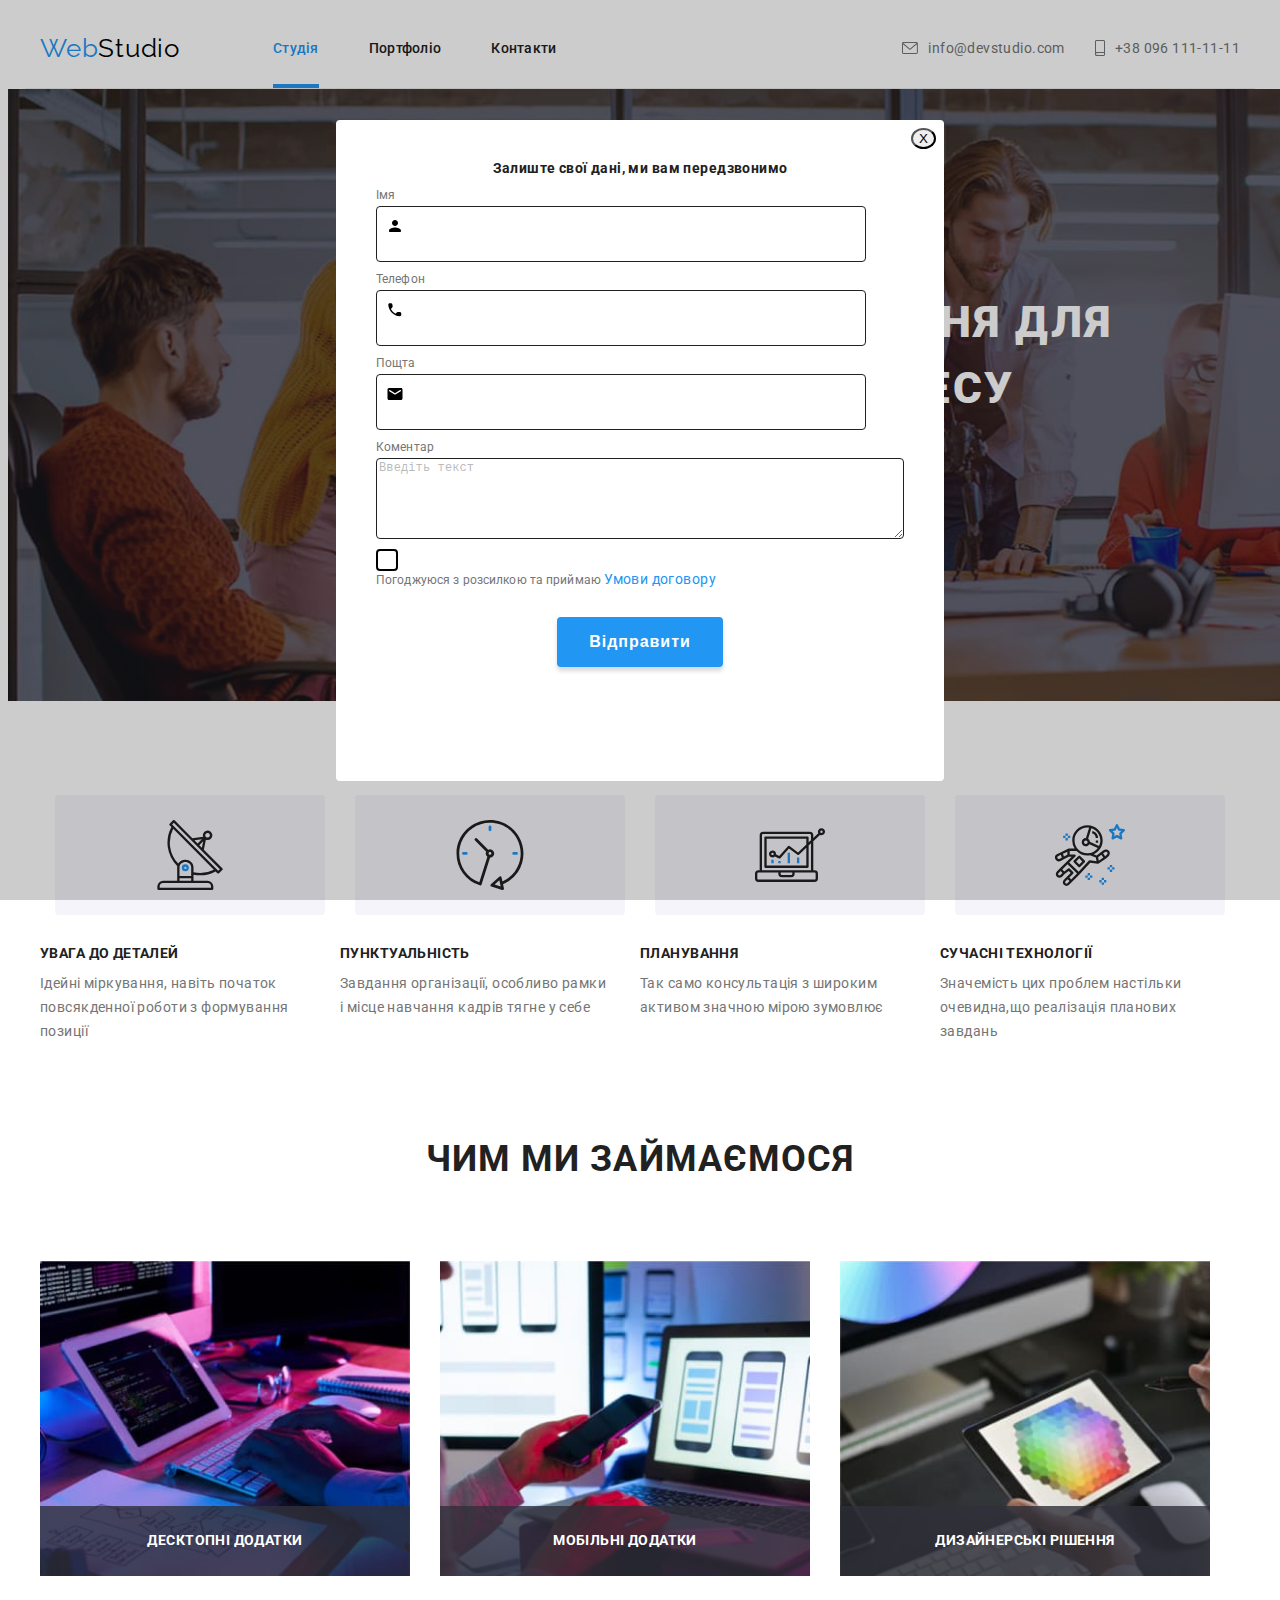
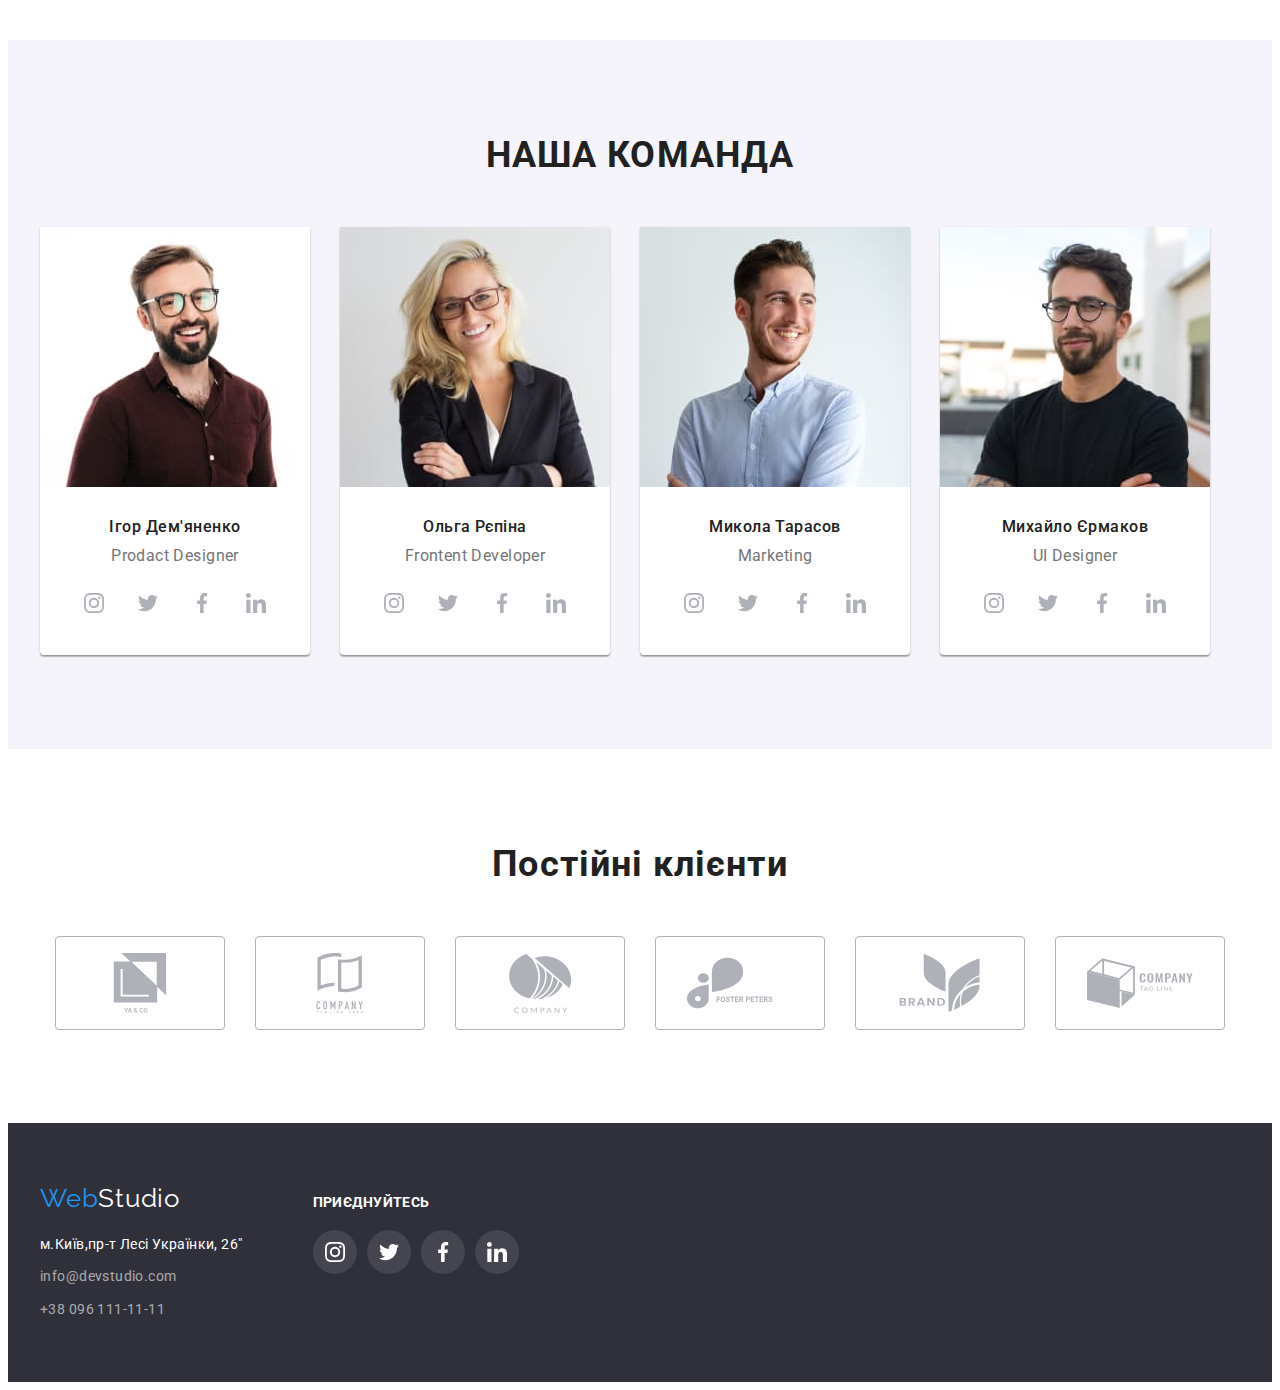
==== commit ff680ff0: "7" ====
--- a/index.html
+++ b/index.html
@@ -470,7 +470,9 @@
     <a class="treaty" href="#"> Умови договору</a>
     
    </label>
+   <div class="button-send">
    <button class="modal-button-send" type="submit"> Відправити</button>
+  </div>
   </form>
       </div>
      </div>
--- a/css/styles.css
+++ b/css/styles.css
@@ -769,7 +769,7 @@
 .signature{
     position: absolute;
     display: flex;
-    background-color: rgba(33, 150, 243, 0.9);;
+    background-color: rgba(33, 150, 243, 0.9);
     width: 100%;
     height: 100%;
     top: 0;
@@ -786,7 +786,7 @@
     color: #FFFFFF;
     opacity: 1;
     transition: 250ms;
-    transform: translateY(+100%)
+    transform: translateY(+100%);
 }
 
 .main-foto:hover .signature{
@@ -824,7 +824,7 @@
 
 
 
-<!--modal-->
+
 
 
 
@@ -842,20 +842,19 @@
     visibility: visible;
     
 }
-.backdrop.is-hidden{
+.backdrop .is-hidden{
     opacity: 0;
-visibility: hidden;
+    visibility: hidden;
     pointer-events: none;
 
 }
 .modal {
-    pointer-events: none;
     min-height:581px; 
     width: 528px;
     background-color: #fff;
     position: relative;
     
-    transform: translate(-50%, -50%);
+   opacity: 1;
     border-radius: 4px;
     transition: transform 250ms liniar;
     padding: 40px;
@@ -870,7 +869,7 @@
   display: block;
 }
 .backdrop.is-hidden .modal{
-transform: translate(-50%, -50%) scale(0.6);
+opacity: 1;
 }
 
 .modal-label{
@@ -894,6 +893,8 @@
     padding: 7px 0;
     padding-left: 35px;
     padding-right: 5px;
+    width: 448px;
+    height: 40px;
 }
 .modal-label > input:hover,
 .modal-label > input:focus{
@@ -906,7 +907,7 @@
     font-size: 12px;
     line-height: calc(14 / 12);
     letter-spacing: 0.01em;
-    color: var(--primary-text-color)
+    color: var(--primary-text-color);
     
 }
 .close{
@@ -928,7 +929,7 @@
 
 .modal-icon{
     position: absolute;
-    top: 25px;
+    top: 29px;
     left: 10px;
 
 }
@@ -940,6 +941,8 @@
     position: absolute;
     top:8px;
     right: 8px;
+    border-radius: 50%;
+  
 }
 
 .modal-checkbox {
@@ -972,14 +975,20 @@
 .modal-checkbox:checked + .checkbox-custom{
 
 background-color: #188CE8;
-color: #550000;
+color:#fff;
 
 }
 
 .modal-checkbox:checked + .checkbox-custom > .checkbox-icon {
     fill:#188CE8;
 }
-
+.button-send{
+    margin-top: 30px;
+        display: flex;
+        justify-content: center;
+        align-items: center;
+        margin-bottom: 0;
+}
 .modal-button-send{
         text-align: center;
         padding: 10px 32px;
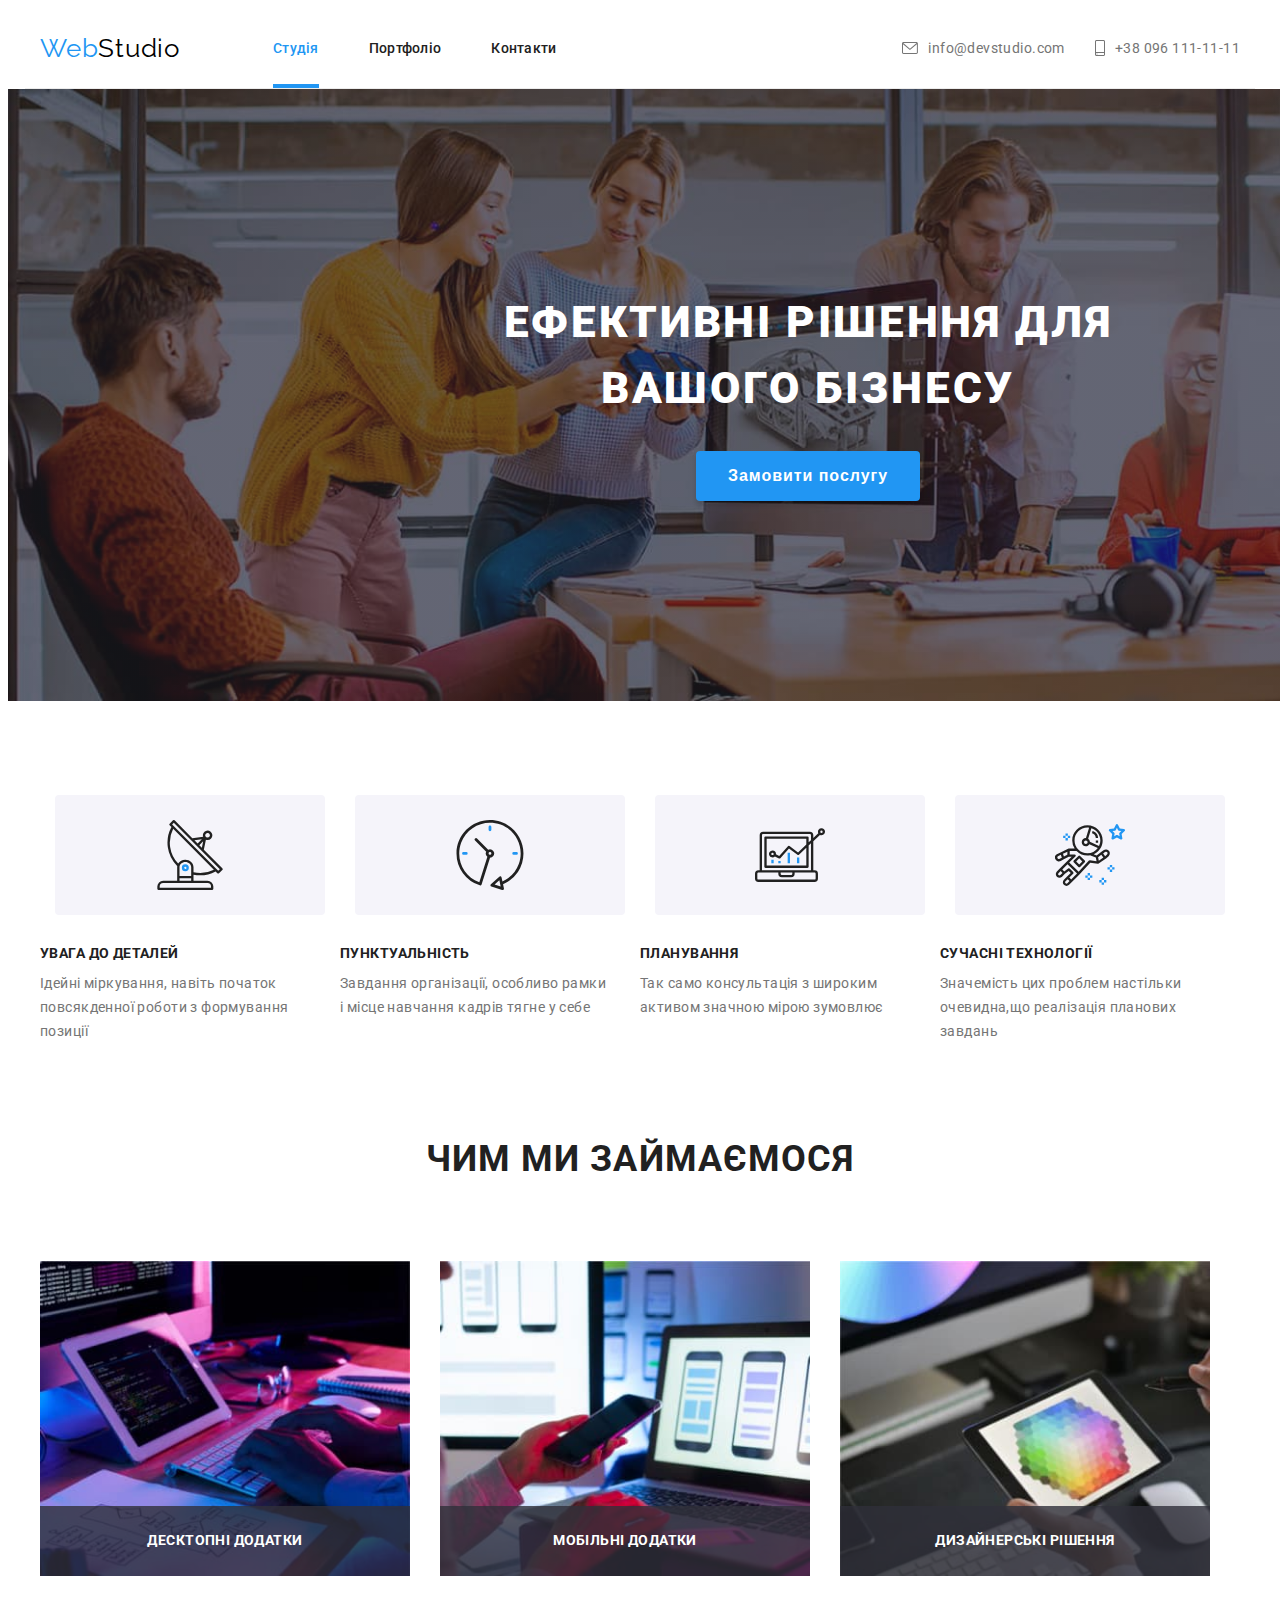
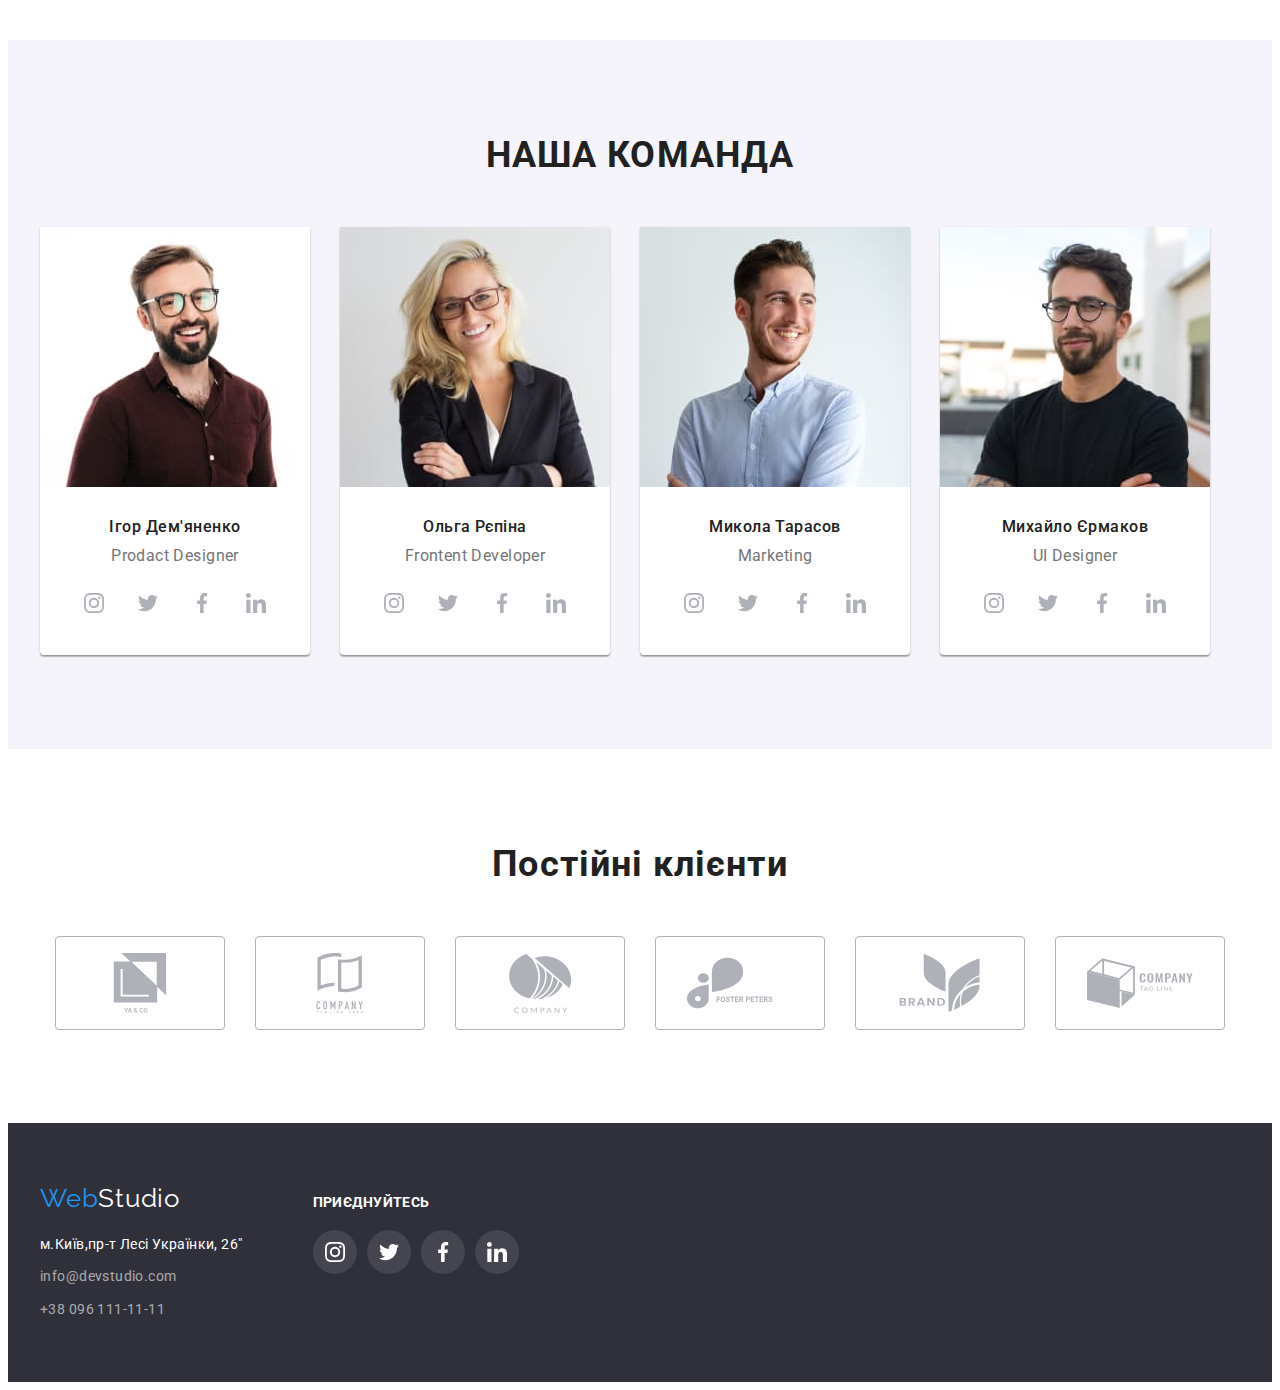
==== commit cafc97af: "6" ====
--- a/index.html
+++ b/index.html
@@ -418,7 +418,11 @@
     </footer>
     <div  class="backdrop is-hidden" data-modal>
       <div class="modal">
-          <button class="modal-button" data-modal-close class="close"> X</button>
+          <button class="modal-button" data-modal-close class="close"> 
+            <svg class="checkbox-button-icon"  width="18" height="18">
+              <use href="./images/icons.svg#icon-close-black-18dp-2-1"></use>
+            </svg>
+          </button>
           <strong class="modal-title">Залиште свої дані, ми вам передзвонимо</strong>
           <form class="modal-form">
    <label class="modal-label">
--- a/css/styles.css
+++ b/css/styles.css
@@ -652,7 +652,7 @@
 
 
 
-<!--portfolio-->
+
 
 
 
@@ -838,15 +838,13 @@
     width: 100%;
     height: 100%;
     background-color: rgba(0, 0, 0, 0.2);
-    opacity:1;
-    visibility: visible;
-    
-}
-.backdrop .is-hidden{
+  visibility:visible;
+}
+
+.is-hidden {
     opacity: 0;
     visibility: hidden;
     pointer-events: none;
-
 }
 .modal {
     min-height:581px; 
@@ -854,7 +852,6 @@
     background-color: #fff;
     position: relative;
     
-   opacity: 1;
     border-radius: 4px;
     transition: transform 250ms liniar;
     padding: 40px;
@@ -868,8 +865,9 @@
   margin-bottom: 12px;
   display: block;
 }
+
 .backdrop.is-hidden .modal{
-opacity: 1;
+    opacity: 0.3;
 }
 
 .modal-label{
@@ -942,7 +940,8 @@
     top:8px;
     right: 8px;
     border-radius: 50%;
-  
+  width: 30px;
+  height: 30px;
 }
 
 .modal-checkbox {
